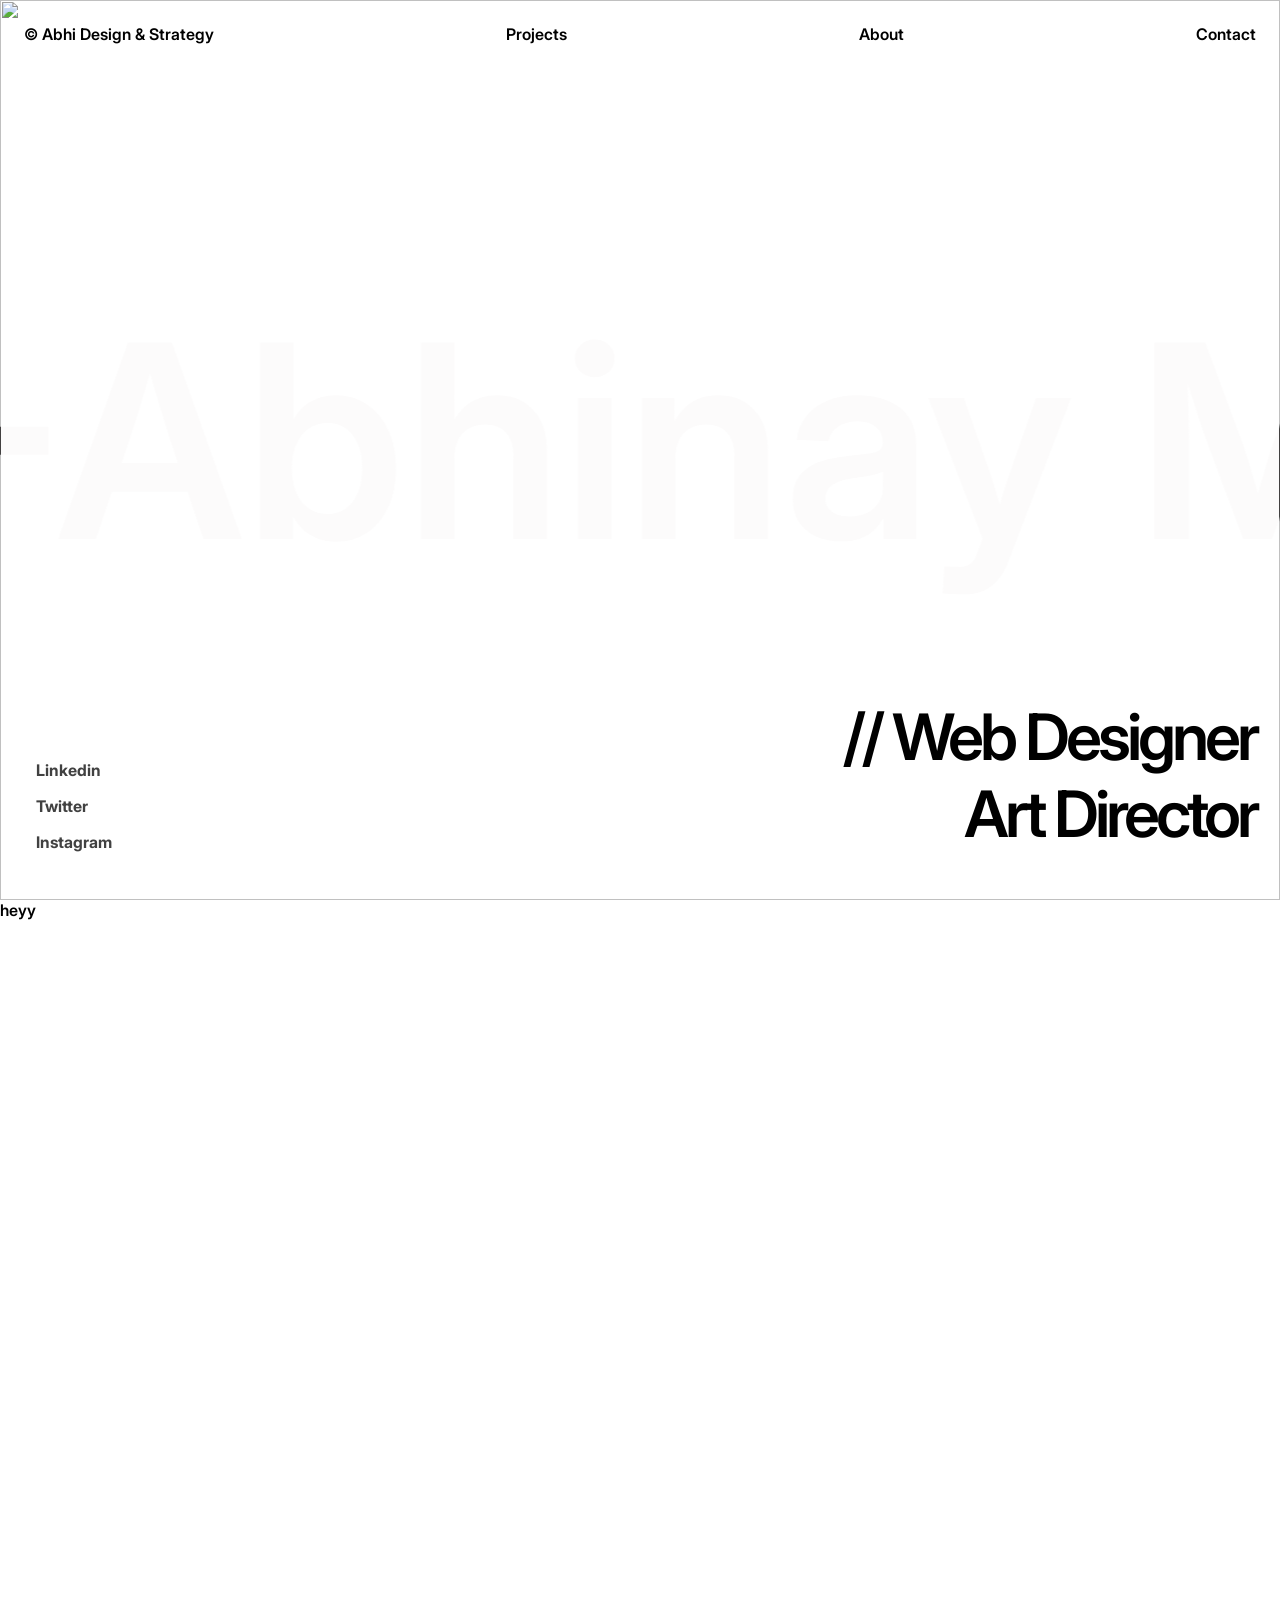
==== index.html @ 5af44ed4 "fixed corousel" ====
<!doctype html>
<html lang="en">
  <head>
    <meta charset="UTF-8" />
    <meta name="viewport" content="width=device-width, initial-scale=1.0" />
    <title>Abhinay Mhatre</title>
    <link
      href="https://cdn.jsdelivr.net/npm/remixicon@4.9.0/fonts/remixicon.css"
      rel="stylesheet"
    />
    <link rel="stylesheet" href="style.css" />
  </head>
  <body>
    <section class="initial-page">
      <div class="navbar">
        <nav>
          <div class="main-logo hover-underline">
            © Abhi Design & Strategy
            <div class="line"></div>
          </div>
          <div class="sub-menu hover-underline">
            Projects
            <div class="line"></div>
          </div>
          <div class="sub-menu hover-underline">
            About
            <div class="line"></div>
          </div>
          <div class="sub-menu hover-underline">
            Contact
            <div class="line"></div>
          </div>
          <i class="ri-menu-line"></i>
        </nav>
      </div>
      <div class="main-content">
        <div class="main-text">-Abhinay Mhatre</div>
        <div class="main-text">-Abhinay Mhatre</div>
        <div class="main-text">-Abhinay Mhatre</div>
      </div>

      <div class="secondary-content">
        <div class="socials">
          <div class="linkedin social-icon">
            <i class="ri-linkedin-box-fill i"></i><span class="text"> Linkedin</span>
          </div>
          <div class="twitter social-icon">
            <i class="ri-twitter-x-fill i"></i><span class="text"> Twitter</span>
          </div>
          <div class="instagram social-icon">
            <i class="ri-instagram-line i"></i><span class="text"> Instagram</span>
          </div>
        </div>
        <div class="web-designer-container">
          <div class="web-designer">// Web Designer</div>
          <div class="art-container">Art Director</div>
        </div>
      </div>
      <img src="https://framerusercontent.com/images/Vf3ttwzzGytt7OUDblUErIlU.png?width=2527&height=2152" class="desktop-image" alt="">
      <img src="https://framerusercontent.com/images/YZntridaSuh4p2a2ao83mCSmaw.png?width=2527&height=2152" class="mobile-image" alt="">
    </section>
    <section class="intro">
      heyy
    </section>

    <script
      src="https://cdnjs.cloudflare.com/ajax/libs/gsap/3.13.0/gsap.min.js"
      integrity="sha512-NcZdtrT77bJr4STcmsGAESr06BYGE8woZdSdEgqnpyqac7sugNO+Tr4bGwGF3MsnEkGKhU2KL2xh6Ec+BqsaHA=="
      crossorigin="anonymous"
      referrerpolicy="no-referrer"
    ></script>
    <script
      src="https://cdnjs.cloudflare.com/ajax/libs/gsap/3.13.0/ScrollTrigger.min.js"
      integrity="sha512-P2IDYZfqSwjcSjX0BKeNhwRUH8zRPGlgcWl5n6gBLzdi4Y5/0O4zaXrtO4K9TZK6Hn1BenYpKowuCavNandERg=="
      crossorigin="anonymous"
      referrerpolicy="no-referrer"
    ></script>
    <script src="script.js"></script>
  </body>
</html>
---- style.css ----
@font-face {
  font-family: inter;
  src: url(./fonts/Inter_28pt-Thin.ttf), format("ttf");
  font-weight: 100;
}
@font-face {
  font-family: inter;
  src: url(./fonts/Inter_28pt-ExtraLight.ttf);
  font-weight: 200;
}
@font-face {
  font-family: inter;
  src: url(./fonts/Inter_28pt-Light.ttf);
  font-weight: 300;
}
@font-face {
  font-family: inter;
  src: url(./fonts/Inter_28pt-Regular.ttf);
  font-size: 400;
}
@font-face {
  font-family: inter;
  src: url(./fonts/Inter_28pt-Medium.ttf);
  font-size: 500;
}
@font-face {
  font-family: inter;
  src: url(./fonts/Inter_28pt-SemiBold.ttf);
  font-weight: 600;
}
@font-face {
  font-family: inter;
  src: url(./fonts/Inter_28pt-Bold.ttf);
  font-weight: 700;
}
@font-face {
  font-family: inter;
  src: url(./fonts/Inter_28pt-ExtraBold.ttf);
  font-weight: 800;
}
@font-face {
  font-family: inter;
  src: url(./fonts/Inter_28pt-Black.ttf);
  font-weight: 900;
}
* {
  padding: 0;
  margin: 0;
  box-sizing: border-box;
}

html,
body {
  height: 100%;
  width: 100%;
  font-family: inter;
  font-weight: 600;
}

.line {
  width: 0%;
  height: 1px;
  background-color: black;
}

.hover-underline {
  display: flex;
  flex-direction: column;
  gap: 0.15rem;
}

.initial-page {
  display: flex;
  flex-direction: column;
  width: 100%;
  height: 100%;
  position: relative;
  background-size: cover;
  justify-content: space-between;
  overflow: hidden;
}
.initial-page .navbar {
  height: -moz-fit-content;
  height: fit-content;
  width: 100%;
  padding: 1.5rem;
}
.initial-page .navbar nav {
  display: flex;
  justify-content: space-between;
}
.initial-page .main-content {
  height: -moz-fit-content;
  height: fit-content;
  width: 100%;
  display: flex;
  justify-content: space-between;
  overflow: hidden;
  white-space: nowrap;
  position: relative;
}
.initial-page .main-content .main-text {
  font-size: 30vh;
  color: #fcfbfb; /* Solid black */
  mix-blend-mode: exclusion;
  display: inline-block;
  position: relative;
  margin-top: 10rem;
}
.initial-page .secondary-content {
  display: flex;
  height: -moz-fit-content;
  height: fit-content;
  width: 100%;
  justify-content: space-between;
  padding: 3rem 1.5rem;
}
.initial-page .secondary-content .socials {
  display: flex;
  flex-direction: column;
  justify-content: flex-end;
  gap: 1rem;
  font-size: 1rem;
  font-weight: 700;
  color: #414141;
}
.initial-page .secondary-content .socials div {
  display: flex;
  gap: 0.75rem;
  align-items: center;
}
.initial-page .secondary-content .socials div i {
  font-weight: 500;
  font-size: 1.25rem;
}
.initial-page .secondary-content .web-designer-container {
  display: flex;
  flex-direction: column;
  justify-content: flex-end;
  align-items: flex-end;
  font-size: 4rem;
  letter-spacing: -4px;
}
.initial-page img {
  position: absolute;
  -o-object-fit: cover;
     object-fit: cover;
  z-index: -1;
  height: 100%;
  width: 100%;
}

.intro {
  height: 100%;
  width: 100%;
}

@media (max-width: 600px) {
  html {
    font-size: 14px;
  }
  .initial-page {
    background-position: center;
  }
  .initial-page .main-content .main-text {
    font-size: 3rem;
    display: flex;
  }
  .initial-page .secondary-content .social-icon .i {
    font-size: 2.25rem;
  }
  .initial-page .secondary-content .social-icon .text {
    display: none;
  }
  .initial-page .secondary-content .web-designer-container {
    align-items: flex-start;
    font-size: 3rem;
  }
  .initial-page .navbar .main-logo {
    font-weight: 300;
  }
  .initial-page .navbar .sub-menu {
    display: none;
  }
  .initial-page .navbar i {
    display: block;
    font-size: 1.5rem;
    font-weight: 400;
  }
  .initial-page .secondary-content {
    flex-direction: row-reverse;
  }
  .mobile-image {
    display: block;
  }
  .desktop-image {
    display: none;
  }
}
@media (min-width: 1024px) {
  .initial-page .mobile-image {
    display: none;
  }
  .navbar i {
    display: none;
  }
}/*# sourceMappingURL=style.css.map */
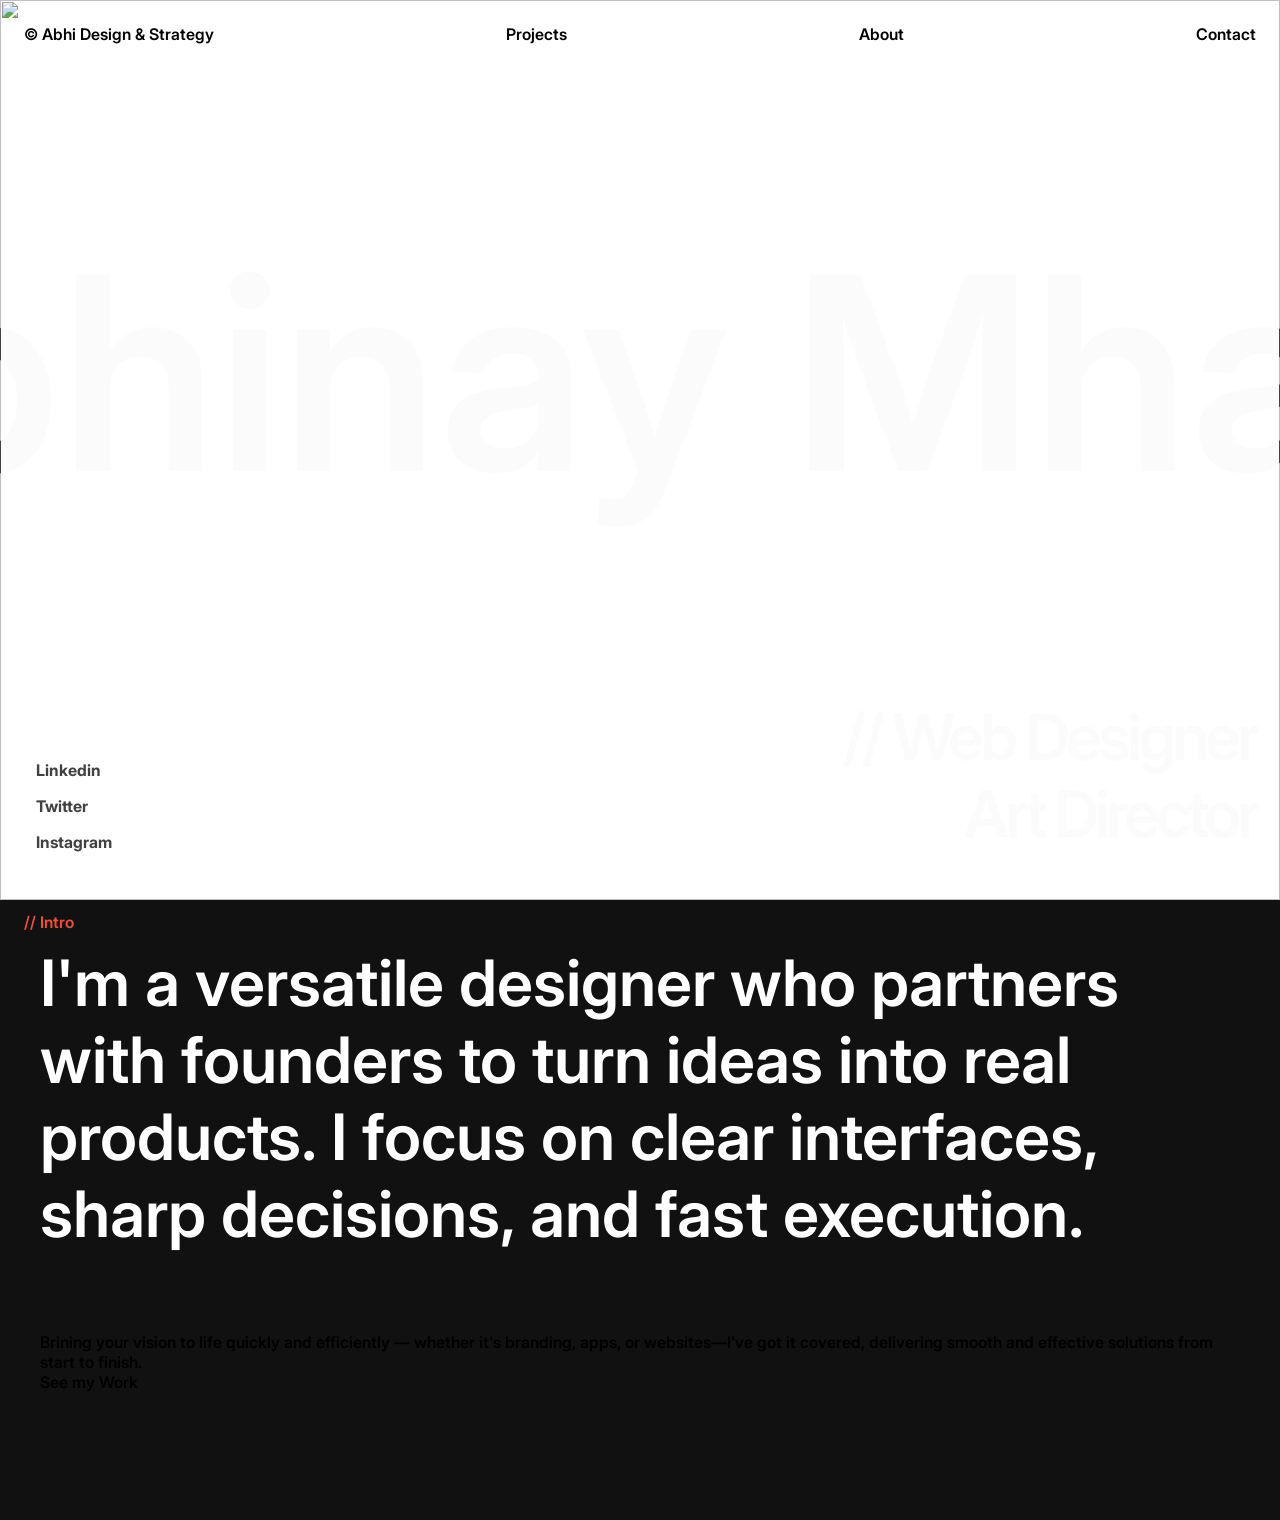
==== commit a6220b17: "intro part initial phase done" ====
--- a/index.html
+++ b/index.html
@@ -7,6 +7,10 @@
     <link
       href="https://cdn.jsdelivr.net/npm/remixicon@4.9.0/fonts/remixicon.css"
       rel="stylesheet"
+    />
+    <link
+      rel="stylesheet"
+      href="https://unpkg.com/lenis@1.1.14/dist/lenis.css"
     />
     <link rel="stylesheet" href="style.css" />
   </head>
@@ -42,13 +46,16 @@
       <div class="secondary-content">
         <div class="socials">
           <div class="linkedin social-icon">
-            <i class="ri-linkedin-box-fill i"></i><span class="text"> Linkedin</span>
+            <i class="ri-linkedin-box-fill i"></i
+            ><span class="text"> Linkedin</span>
           </div>
           <div class="twitter social-icon">
-            <i class="ri-twitter-x-fill i"></i><span class="text"> Twitter</span>
+            <i class="ri-twitter-x-fill i"></i
+            ><span class="text"> Twitter</span>
           </div>
           <div class="instagram social-icon">
-            <i class="ri-instagram-line i"></i><span class="text"> Instagram</span>
+            <i class="ri-instagram-line i"></i
+            ><span class="text"> Instagram</span>
           </div>
         </div>
         <div class="web-designer-container">
@@ -56,11 +63,36 @@
           <div class="art-container">Art Director</div>
         </div>
       </div>
-      <img src="https://framerusercontent.com/images/Vf3ttwzzGytt7OUDblUErIlU.png?width=2527&height=2152" class="desktop-image" alt="">
-      <img src="https://framerusercontent.com/images/YZntridaSuh4p2a2ao83mCSmaw.png?width=2527&height=2152" class="mobile-image" alt="">
+      <img
+        src="https://framerusercontent.com/images/Vf3ttwzzGytt7OUDblUErIlU.png?width=2527&height=2152"
+        class="desktop-image"
+        alt=""
+      />
+      <img
+        src="https://framerusercontent.com/images/YZntridaSuh4p2a2ao83mCSmaw.png?width=2527&height=2152"
+        class="mobile-image"
+        alt=""
+      />
     </section>
     <section class="intro">
-      heyy
+      <div class="intro-title">// Intro</div>
+      <div class="content">
+        <div class="main-content">
+          <div class="upper-main-content reveal-text-container">
+            <span class="reveal-text white-text">      I'm a versatile</span>
+            <span class="reveal-text orange-text">designer who partners with founders to turn ideas into real products.</span>
+              <span class="reveal-text white-text2">I focus on clear interfaces, sharp decisions, and fast execution.</span>
+        </div>
+          <div class="secondary-container">
+            <div class="secondary-text">
+              Brining your vision to life quickly and efficiently — whether it's
+              branding, apps, or websites—I've got it covered, delivering smooth
+              and effective solutions from start to finish.
+            </div>
+            <div class="button">See my Work</div>
+          </div>
+        </div>
+      </div>
     </section>
 
     <script
@@ -75,6 +107,8 @@
       crossorigin="anonymous"
       referrerpolicy="no-referrer"
     ></script>
+    <script src="https://unpkg.com/split-type"></script>
+    <script src="https://unpkg.com/lenis@1.1.14/dist/lenis.min.js"></script>
     <script src="script.js"></script>
   </body>
 </html>
--- a/style.css
+++ b/style.css
@@ -43,6 +43,12 @@
   src: url(./fonts/Inter_28pt-Black.ttf);
   font-weight: 900;
 }
+:root {
+  --primary-text-color:#f05038;
+  --secondary-text-color:white;
+  --primary-background-color:#121111;
+}
+
 * {
   padding: 0;
   margin: 0;
@@ -51,7 +57,7 @@
 
 html,
 body {
-  height: 100%;
+  height: 100% !important;
   width: 100%;
   font-family: inter;
   font-weight: 600;
@@ -83,7 +89,7 @@
   height: -moz-fit-content;
   height: fit-content;
   width: 100%;
-  padding: 1.5rem;
+  padding: 1.5rem 1.5rem;
 }
 .initial-page .navbar nav {
   display: flex;
@@ -94,10 +100,12 @@
   height: fit-content;
   width: 100%;
   display: flex;
-  justify-content: space-between;
+  justify-content: center;
+  align-items: flex-end;
   overflow: hidden;
   white-space: nowrap;
   position: relative;
+  mix-blend-mode: exclusion;
 }
 .initial-page .main-content .main-text {
   font-size: 30vh;
@@ -105,7 +113,6 @@
   mix-blend-mode: exclusion;
   display: inline-block;
   position: relative;
-  margin-top: 10rem;
 }
 .initial-page .secondary-content {
   display: flex;
@@ -113,7 +120,7 @@
   height: fit-content;
   width: 100%;
   justify-content: space-between;
-  padding: 3rem 1.5rem;
+  padding: 1.5rem 1.5rem 3rem;
 }
 .initial-page .secondary-content .socials {
   display: flex;
@@ -140,6 +147,8 @@
   align-items: flex-end;
   font-size: 4rem;
   letter-spacing: -4px;
+  color: #fcfbfb; /* Solid black */
+  mix-blend-mode: exclusion;
 }
 .initial-page img {
   position: absolute;
@@ -151,8 +160,32 @@
 }
 
 .intro {
-  height: 100%;
-  width: 100%;
+  height: -moz-fit-content;
+  height: fit-content;
+  width: 100%;
+  display: flex;
+  flex-direction: column;
+  padding-bottom: 8rem;
+  background-color: var(--primary-background-color);
+}
+.intro .intro-title {
+  padding: 0.75rem 1.5rem;
+  color: var(--primary-text-color);
+}
+.intro .content {
+  display: flex;
+  justify-content: center;
+  align-items: center;
+}
+.intro .content .main-content {
+  display: flex;
+  flex-direction: column;
+  gap: 5rem;
+  max-width: 1200px;
+}
+.intro .content .main-content .upper-main-content {
+  font-size: 4rem;
+  color: var(--secondary-text-color);
 }
 
 @media (max-width: 600px) {
@@ -163,7 +196,7 @@
     background-position: center;
   }
   .initial-page .main-content .main-text {
-    font-size: 3rem;
+    font-size: 20vh;
     display: flex;
   }
   .initial-page .secondary-content .social-icon .i {
@@ -177,7 +210,7 @@
     font-size: 3rem;
   }
   .initial-page .navbar .main-logo {
-    font-weight: 300;
+    font-weight: 400;
   }
   .initial-page .navbar .sub-menu {
     display: none;
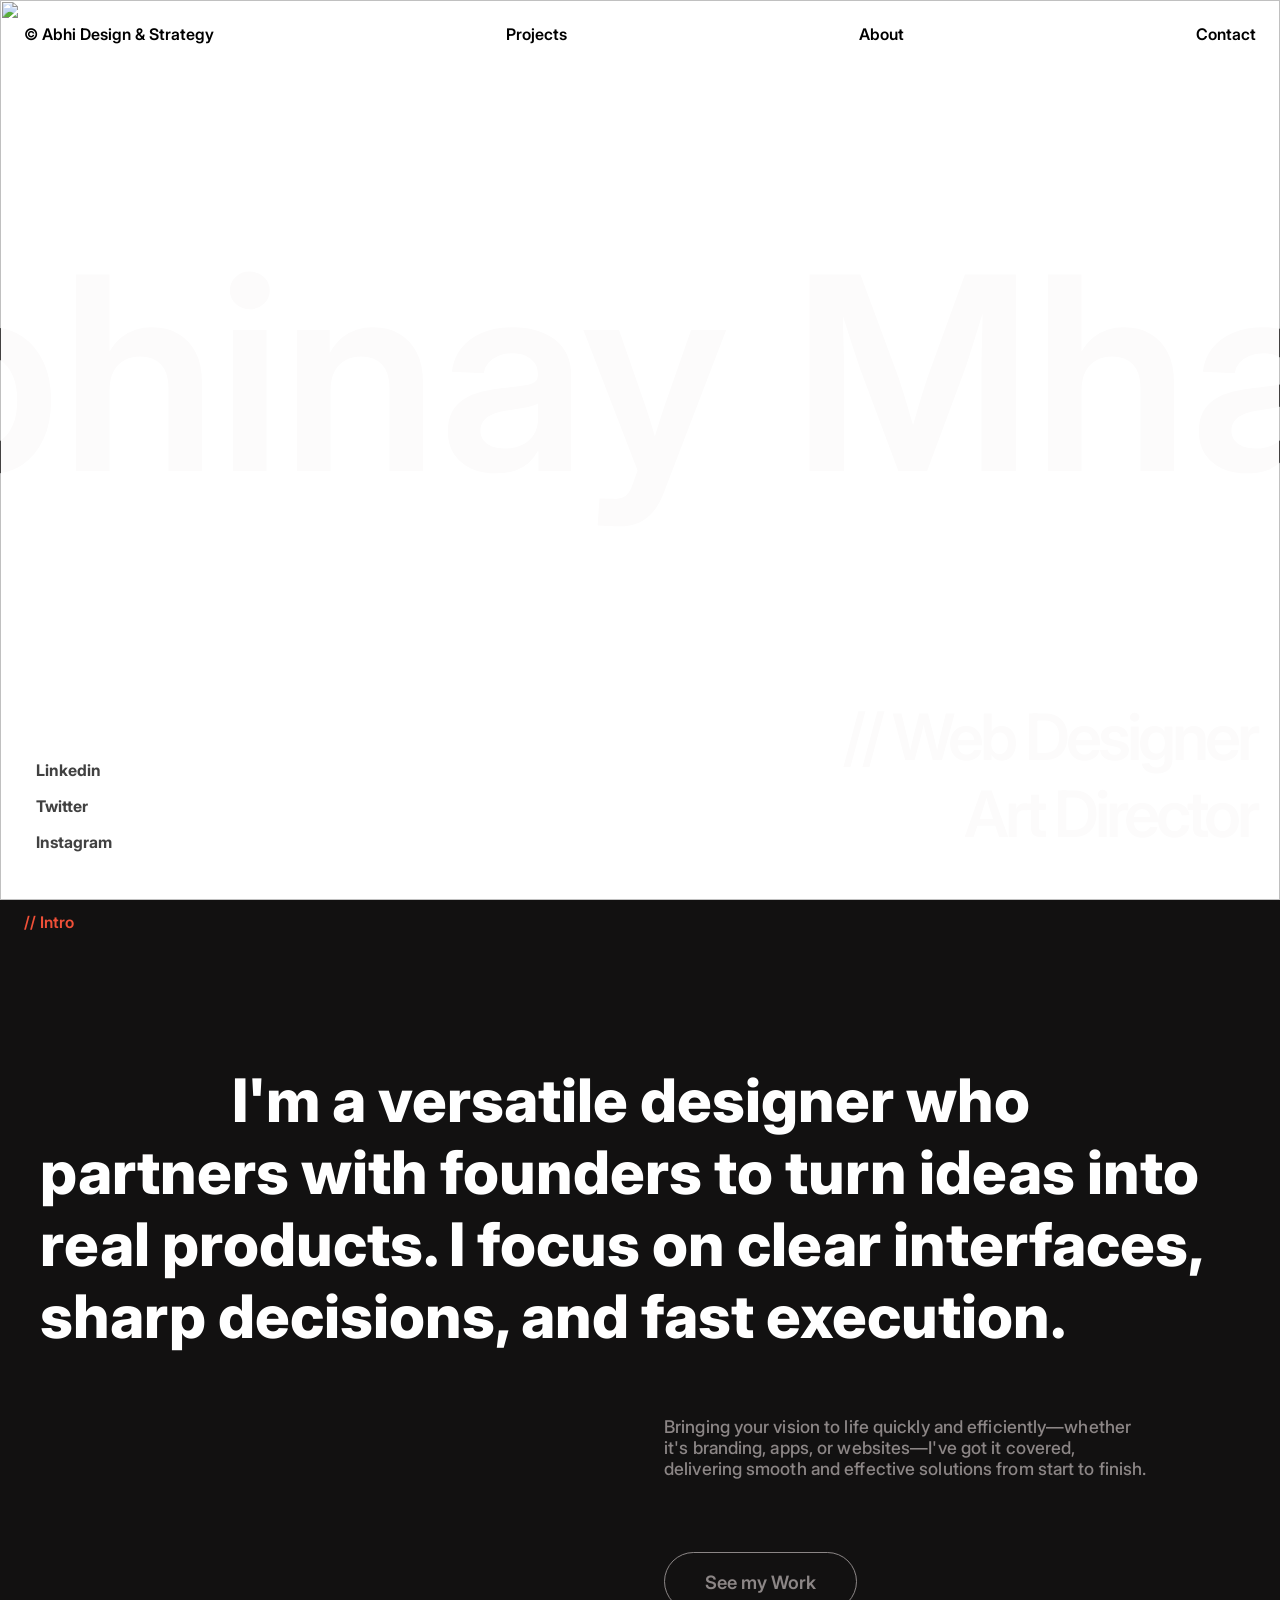
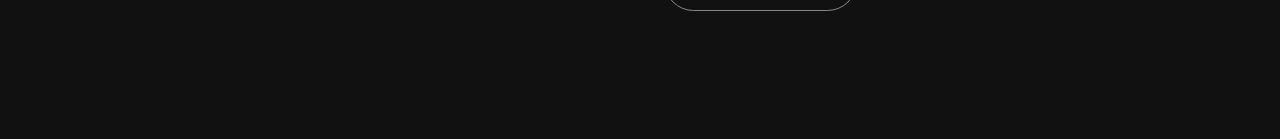
==== commit b09674d4: "intro desktop screen ui compeleted" ====
--- a/index.html
+++ b/index.html
@@ -79,17 +79,30 @@
       <div class="content">
         <div class="main-content">
           <div class="upper-main-content reveal-text-container">
-            <span class="reveal-text white-text">      I'm a versatile</span>
-            <span class="reveal-text orange-text">designer who partners with founders to turn ideas into real products.</span>
-              <span class="reveal-text white-text2">I focus on clear interfaces, sharp decisions, and fast execution.</span>
-        </div>
+            <span class="reveal-text white-text">I'm a versatile</span>
+            <span class="reveal-text orange-text"
+              >designer who partners with founders to turn ideas into real
+              products.</span
+            >
+            <span class="reveal-text white-text2"
+              >I focus on clear interfaces, sharp decisions, and fast
+              execution.</span
+            >
+          </div>
           <div class="secondary-container">
+            <div class="empty-div"></div>
+            <div class="main-data">
             <div class="secondary-text">
-              Brining your vision to life quickly and efficiently — whether it's
+              Bringing your vision to life quickly and efficiently—whether it's
               branding, apps, or websites—I've got it covered, delivering smooth
               and effective solutions from start to finish.
             </div>
-            <div class="button">See my Work</div>
+            <div class="button-container">
+              <div class="initial-text">See my Work</div>
+              <div class="below-text">See my Work</div>
+              <span class="animated-color"></span>
+            </div>
+            </div>
           </div>
         </div>
       </div>
--- a/style.css
+++ b/style.css
@@ -44,9 +44,10 @@
   font-weight: 900;
 }
 :root {
-  --primary-text-color:#f05038;
-  --secondary-text-color:white;
-  --primary-background-color:#121111;
+  --primary-text-color: #f05038;
+  --secondary-text-color: white;
+  --ternery-text-color:#a7a0a0d1;
+  --primary-background-color: #121111;
 }
 
 * {
@@ -73,6 +74,42 @@
   display: flex;
   flex-direction: column;
   gap: 0.15rem;
+}
+
+.button-container {
+  padding: 1.5rem 2.5rem;
+  border: 1px solid var(--ternery-text-color);
+  width: -moz-fit-content;
+  width: fit-content;
+  height: -moz-fit-content;
+  height: fit-content;
+  color: var(--ternery-text-color);
+  border-radius: 4rem;
+  position: relative;
+  overflow: hidden;
+  display: flex;
+  justify-content: center;
+  align-items: center;
+  font-size: 1.15rem;
+}
+.button-container .initial-text {
+  position: relative;
+}
+.button-container .below-text {
+  position: absolute;
+  bottom: -30px;
+  color: var(--primary-background-color);
+  z-index: 1;
+}
+.button-container .animated-color {
+  position: absolute;
+  bottom: 0;
+  transform: translate(0%, 50%);
+  border-radius: 50%;
+  background-color: #f05038;
+}
+.button-container:hover {
+  border: none;
 }
 
 .initial-page {
@@ -180,12 +217,35 @@
 .intro .content .main-content {
   display: flex;
   flex-direction: column;
-  gap: 5rem;
+  gap: 4rem;
   max-width: 1200px;
 }
 .intro .content .main-content .upper-main-content {
-  font-size: 4rem;
+  font-size: 3.75rem;
   color: var(--secondary-text-color);
+  padding: 7.5rem 0 0;
+  font-weight: 800;
+}
+.intro .content .main-content .upper-main-content .white-text {
+  padding-left: 12rem;
+}
+.intro .content .main-content .secondary-container {
+  display: grid;
+  grid-template-columns: repeat(2, 1fr);
+  gap: 3rem;
+}
+.intro .content .main-content .secondary-container .main-data {
+  display: flex;
+  flex-direction: column;
+  gap: 3.75rem;
+}
+.intro .content .main-content .secondary-container .main-data .secondary-text {
+  height: 100%;
+  max-width: 490px;
+  color: var(--ternery-text-color);
+  font-size: 1.1rem;
+  font-weight: 400;
+  letter-spacing: 0.1px;
 }
 
 @media (max-width: 600px) {
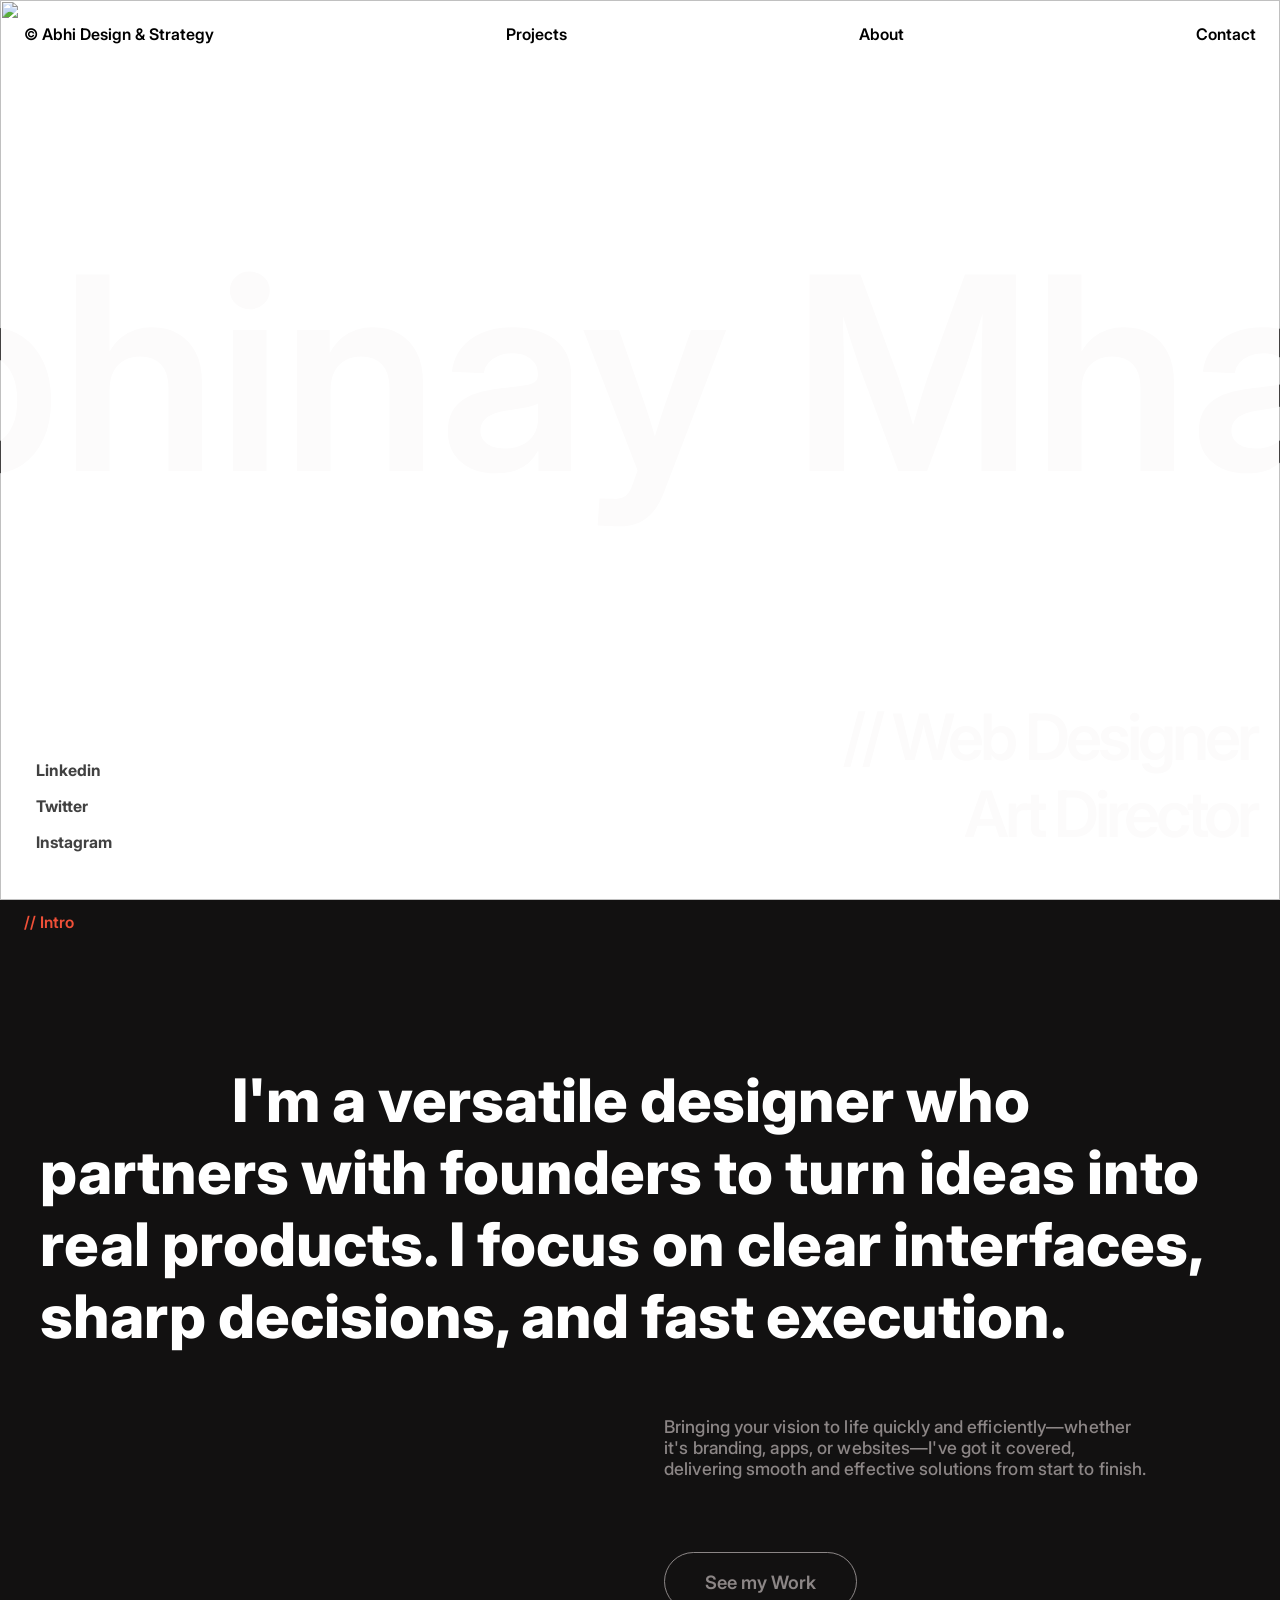
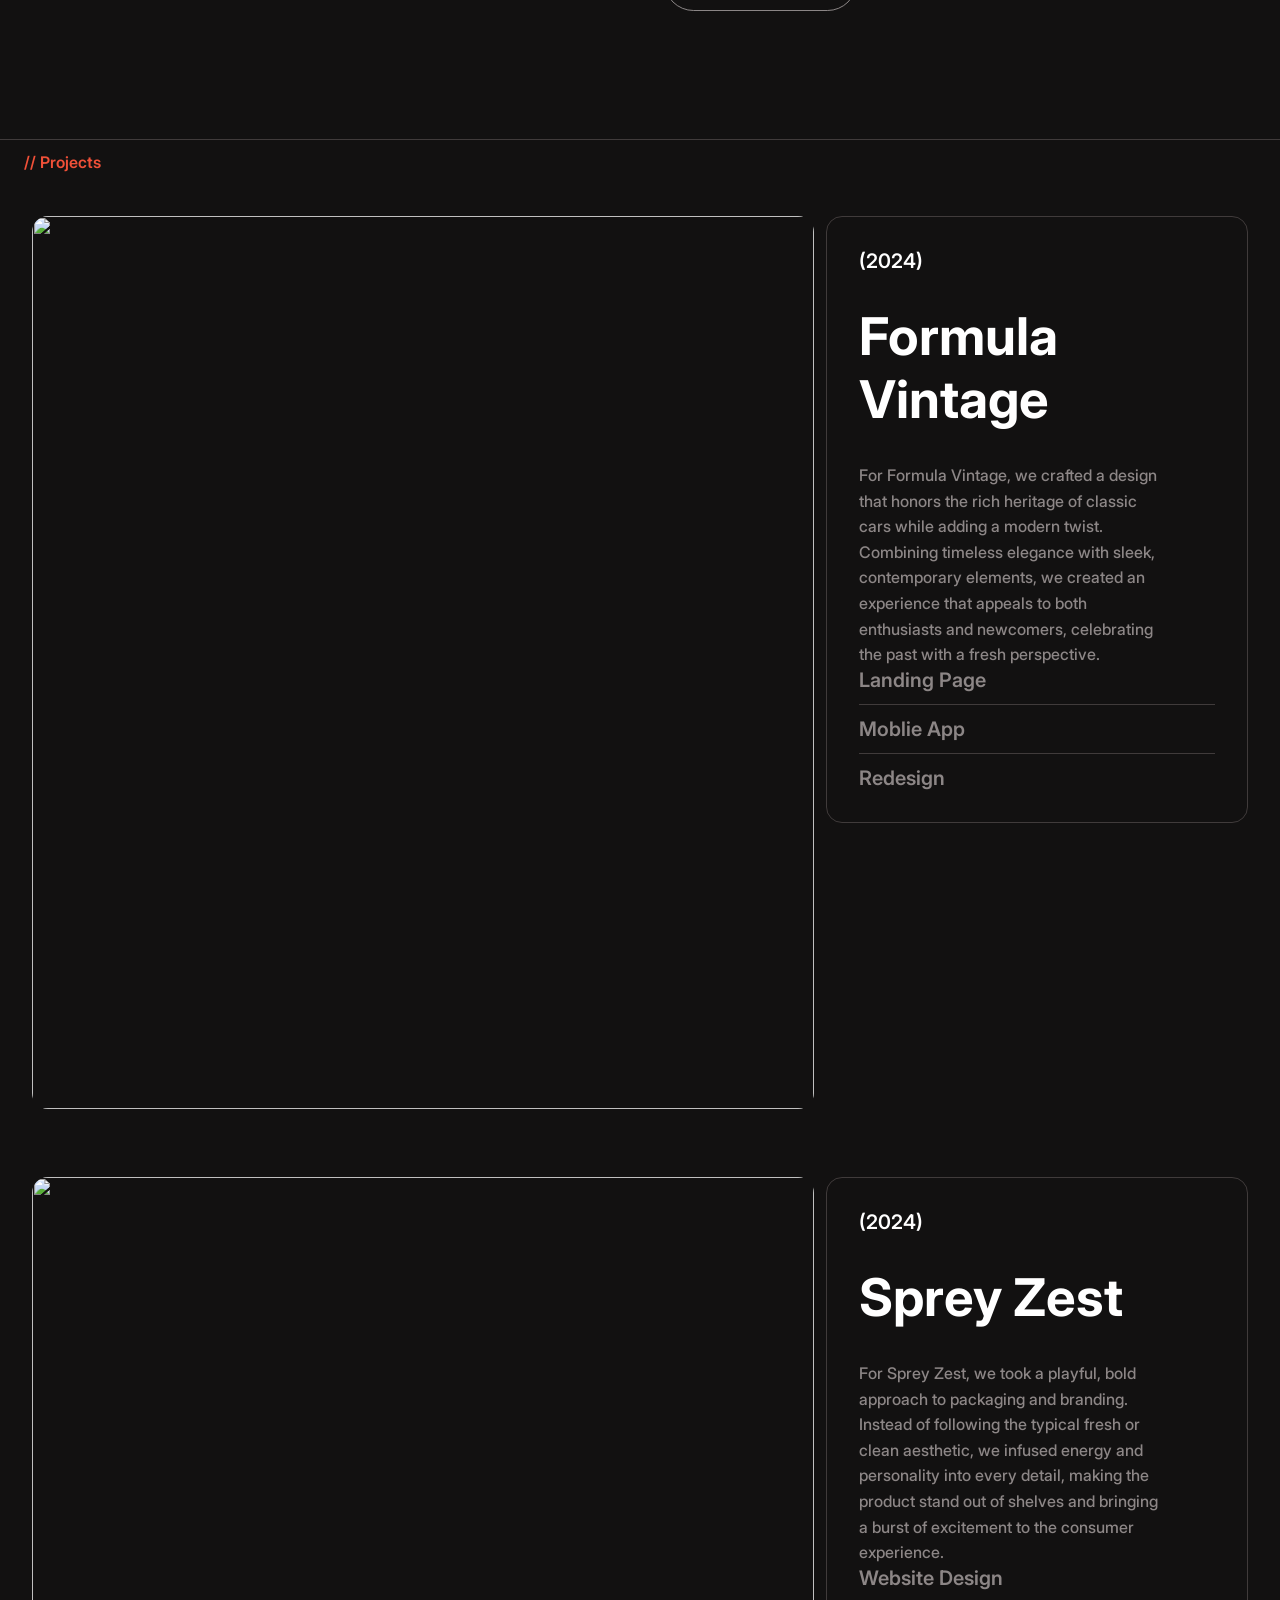
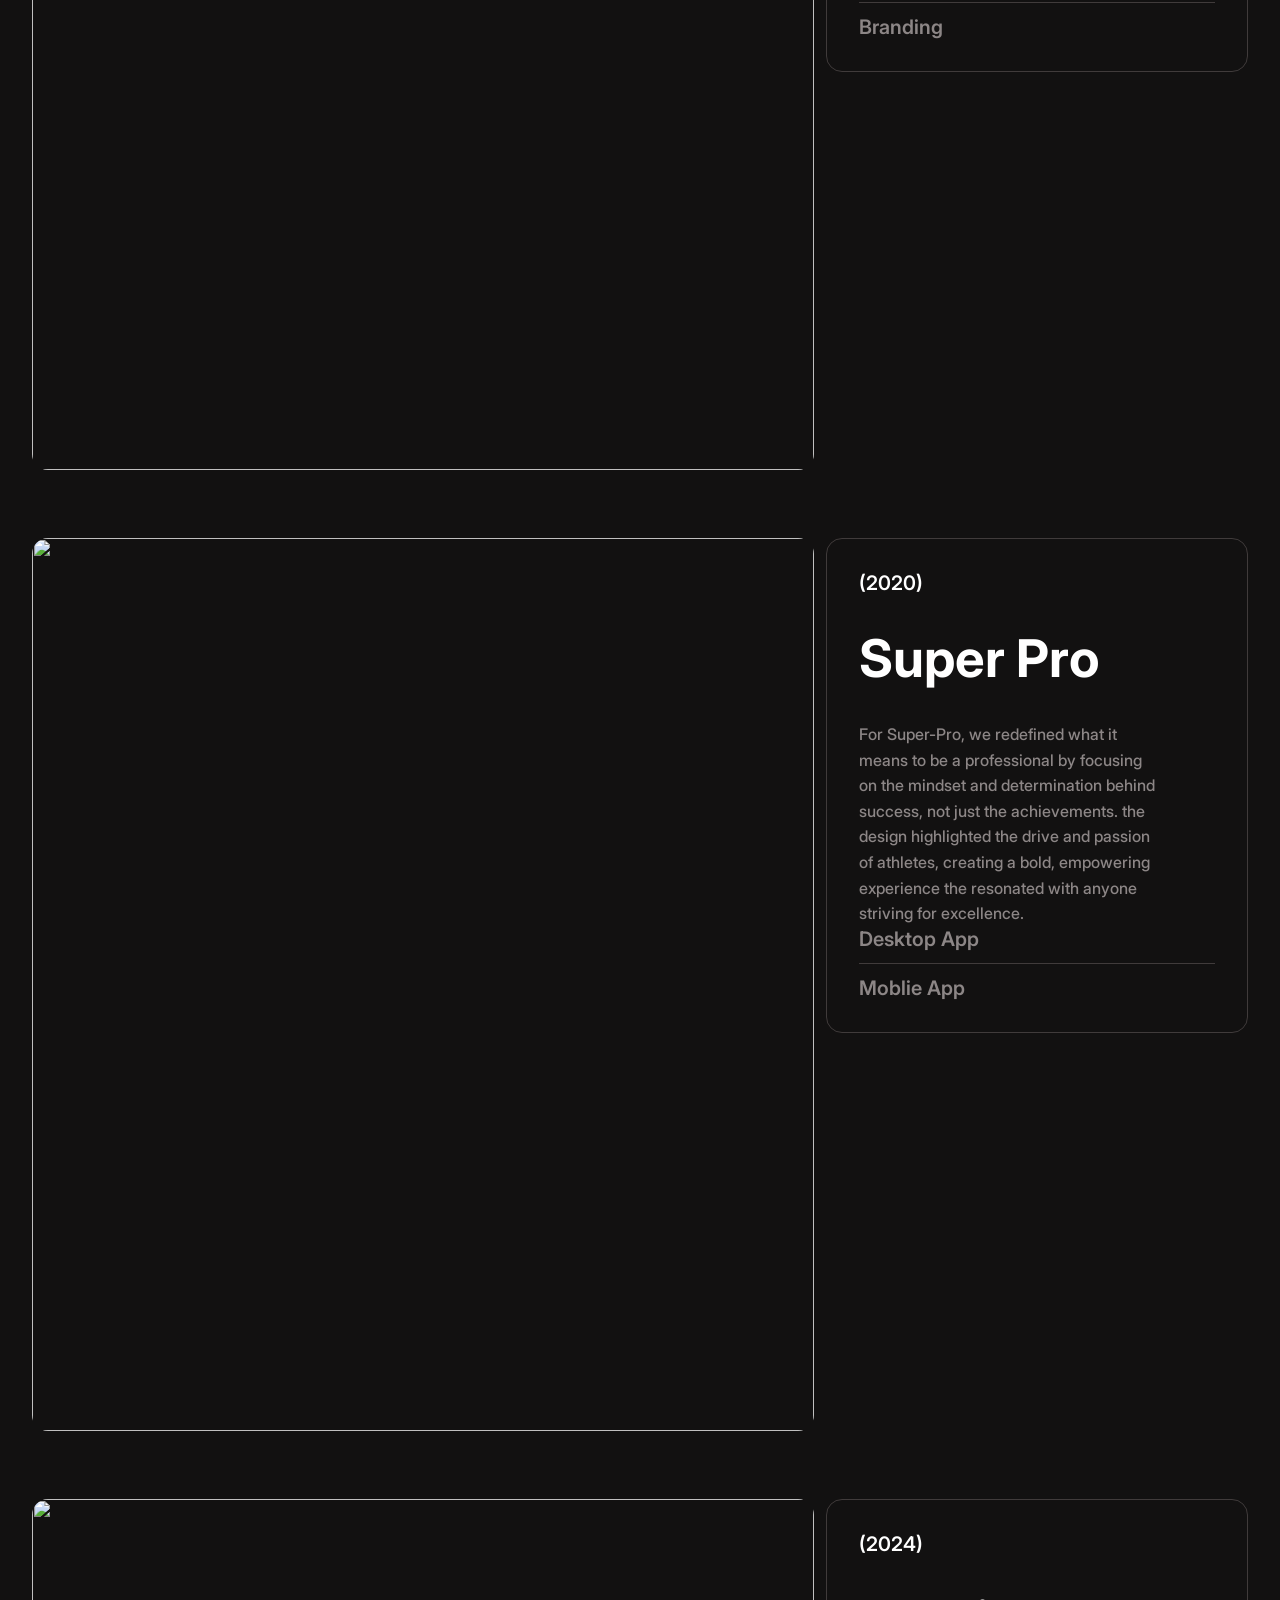
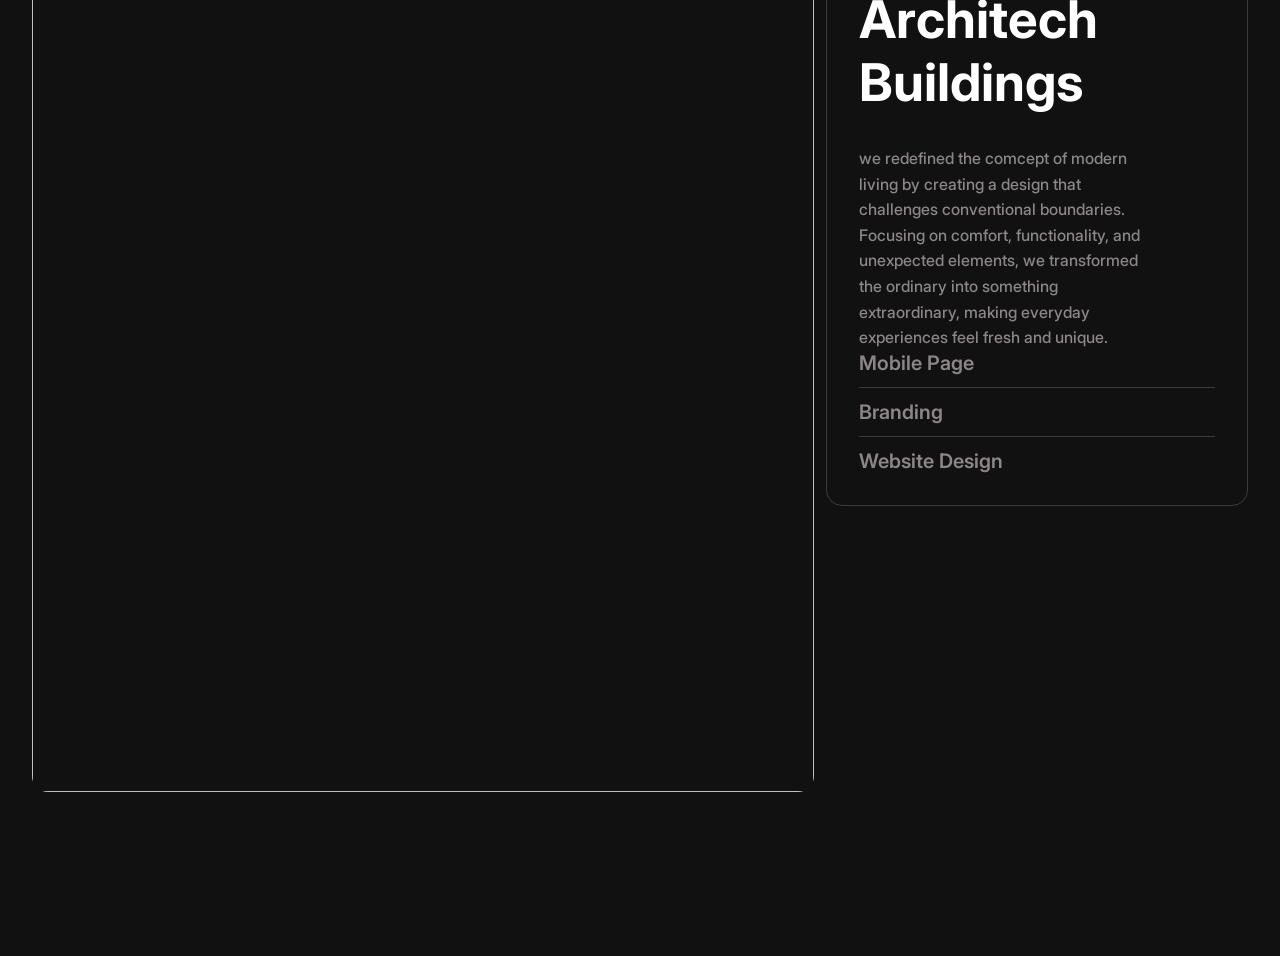
==== commit 3690104f: "project section desktop done" ====
--- a/index.html
+++ b/index.html
@@ -92,17 +92,135 @@
           <div class="secondary-container">
             <div class="empty-div"></div>
             <div class="main-data">
-            <div class="secondary-text">
-              Bringing your vision to life quickly and efficiently—whether it's
-              branding, apps, or websites—I've got it covered, delivering smooth
-              and effective solutions from start to finish.
-            </div>
-            <div class="button-container">
-              <div class="initial-text">See my Work</div>
-              <div class="below-text">See my Work</div>
-              <span class="animated-color"></span>
-            </div>
-            </div>
+              <div class="secondary-text">
+                Bringing your vision to life quickly and efficiently—whether
+                it's branding, apps, or websites—I've got it covered, delivering
+                smooth and effective solutions from start to finish.
+              </div>
+              <div class="button-container">
+                <div class="initial-text">See my Work</div>
+                <div class="below-text">See my Work</div>
+                <span class="animated-color"></span>
+              </div>
+            </div>
+          </div>
+        </div>
+      </div>
+    </section>
+    <section class="projects">
+      <div class="project-title">// Projects</div>
+      <div class="mouse-folowing-color-text">click</div>
+      <div class="project">
+        <div class="project-image">
+          <img
+            src="https://framerusercontent.com/images/EHSkKBS5f12yNXJu5VZ8VAMv4.png"
+            alt=""
+          />
+        </div>
+        <div class="project-info">
+          <div class="first-container">
+            <div class="year">(2024)</div>
+            <div class="heading">Formula Vintage</div>
+            <div class="sub-heading">
+              For Formula Vintage, we crafted a design that honors the rich
+              heritage of classic cars while adding a modern twist. Combining
+              timeless elegance with sleek, contemporary elements, we created an
+              experience that appeals to both enthusiasts and newcomers,
+              celebrating the past with a fresh perspective.
+            </div>
+          </div>
+          <div class="second-container">
+            <div class="landing-page">Landing Page</div>
+            <div class="line-div"></div>
+            <div class="mobile-app lineY">Moblie App</div>
+            <div class="line-div"></div>
+            <div class="redesign">Redesign</div>
+          </div>
+        </div>
+      </div>
+       <div class="project">
+        <div class="project-image">
+          <img
+            src="https://framerusercontent.com/images/BUMWJfM7FAxHoEYXhMjW881wM.png"
+            alt=""
+          />
+        </div>
+        <div class="project-info">
+          <div class="first-container">
+            <div class="year">(2024)</div>
+            <div class="heading">Sprey Zest</div>
+            <div class="sub-heading">
+              For Sprey Zest, we took a playful, bold
+              approach to packaging and branding. Instead
+              of following the typical fresh or clean
+              aesthetic, we infused energy and personality
+              into every detail, making the product stand
+              out of shelves and bringing a burst of
+              excitement to the consumer experience.
+            </div>
+          </div>
+          <div class="second-container">
+            <div class="website-design">Website Design</div>
+            <div class="line-div"></div>
+            <div class="branding">Branding</div>
+          </div>
+        </div>
+      </div>
+       <div class="project">
+        <div class="project-image">
+          <img
+            src="https://framerusercontent.com/images/VQY4WQ8E6fx261RhsoqM17bkt9E.png"
+            alt=""
+          />
+        </div>
+        <div class="project-info">
+          <div class="first-container">
+            <div class="year">(2020)</div>
+            <div class="heading">Super Pro</div>
+            <div class="sub-heading">
+              For Super-Pro, we redefined what it means to
+              be a professional by focusing on the mindset
+              and determination behind success, not just
+              the achievements. the design highlighted the
+              drive and passion of athletes, creating a bold,
+              empowering experience the resonated with
+              anyone striving for excellence.
+            </div>
+          </div>
+          <div class="second-container">
+            <div class="desktop-app">Desktop App</div>
+            <div class="line-div"></div>
+            <div class="mobile-app">Moblie App</div>
+          </div>
+        </div>
+      </div>
+       <div class="project">
+        <div class="project-image">
+          <img
+            src="https://framerusercontent.com/images/Z1w2O7B5xsN3Y7XkKgBi9kFOgps.jpg"
+            alt=""
+          />
+        </div>
+        <div class="project-info">
+          <div class="first-container">
+            <div class="year">(2024)</div>
+            <div class="heading">Architech Buildings</div>
+            <div class="sub-heading">
+              we redefined the comcept of modern living
+              by creating a design that challenges
+              conventional boundaries. Focusing on 
+              comfort, functionality, and unexpected
+              elements, we transformed the ordinary into
+              something extraordinary, making everyday
+              experiences feel fresh and unique.
+            </div>
+          </div>
+          <div class="second-container">
+            <div class="mobile-page">Mobile Page</div>
+            <div class="line-div"></div>
+            <div class="branding">Branding</div>
+            <div class="line-div"></div>
+            <div class="website-design">Website Design</div>
           </div>
         </div>
       </div>
--- a/style.css
+++ b/style.css
@@ -1,3 +1,4 @@
+@charset "UTF-8";
 @font-face {
   font-family: inter;
   src: url(./fonts/Inter_28pt-Thin.ttf), format("ttf");
@@ -46,8 +47,9 @@
 :root {
   --primary-text-color: #f05038;
   --secondary-text-color: white;
-  --ternery-text-color:#a7a0a0d1;
+  --ternery-text-color: #a7a0a0d1;
   --primary-background-color: #121111;
+  --line-color: #403b3b;
 }
 
 * {
@@ -68,12 +70,19 @@
   width: 0%;
   height: 1px;
   background-color: black;
+  mix-blend-mode: exclusion;
 }
 
 .hover-underline {
   display: flex;
   flex-direction: column;
   gap: 0.15rem;
+}
+
+.line-div {
+  width: 100%;
+  height: 1px;
+  background-color: var(--line-color);
 }
 
 .button-container {
@@ -248,6 +257,95 @@
   letter-spacing: 0.1px;
 }
 
+.projects {
+  height: -moz-fit-content;
+  height: fit-content;
+  width: 100%;
+  display: flex;
+  flex-direction: column;
+  padding-bottom: 8rem;
+  background-color: var(--primary-background-color);
+  position: relative;
+}
+.projects .mouse-folowing-color-text {
+  position: fixed; /* ← fixed to viewport, not parent */
+  top: 0;
+  left: 0;
+  pointer-events: none; /* ← so it doesn't block clicks */
+  border-radius: 50%;
+  z-index: 9999;
+  color: var(--secondary-text-color);
+  background-color: var(--primary-text-color);
+  opacity: 0;
+  display: flex;
+  justify-content: center;
+  align-items: center;
+}
+.projects .project-title {
+  padding: 0.75rem 1.5rem;
+  color: var(--primary-text-color);
+  border-top: 1px solid var(--line-color);
+}
+.projects .project {
+  display: flex;
+  height: -moz-fit-content;
+  height: fit-content;
+  width: 100%;
+  padding: 2rem;
+  gap: 0.75rem;
+}
+.projects .project .project-image {
+  width: 65%;
+}
+.projects .project .project-image img {
+  width: 100%;
+  border-radius: 1rem;
+  height: 893px;
+  -o-object-fit: cover;
+     object-fit: cover;
+}
+.projects .project .project-info {
+  display: flex;
+  flex-direction: column;
+  padding: 2rem;
+  border: 1px solid var(--line-color);
+  height: -webkit-fill-available;
+  height: -moz-available;
+  height: stretch;
+  width: 35%;
+  border-radius: 1rem;
+  justify-content: space-between;
+  background-color: var(--primary-background-color);
+}
+.projects .project .project-info .first-container {
+  display: flex;
+  flex-direction: column;
+  gap: 2rem;
+}
+.projects .project .project-info .first-container .year {
+  font-size: 1.25rem;
+  color: var(--secondary-text-color);
+}
+.projects .project .project-info .first-container .heading {
+  font-size: 3.25rem;
+  color: var(--secondary-text-color);
+  font-weight: 700;
+}
+.projects .project .project-info .first-container .sub-heading {
+  font-size: 1rem;
+  color: var(--ternery-text-color);
+  font-weight: 500;
+  width: 85%;
+  line-height: 160%;
+}
+.projects .project .project-info .second-container {
+  display: flex;
+  flex-direction: column;
+  gap: 0.75rem;
+  color: var(--ternery-text-color);
+  font-size: 1.25rem;
+}
+
 @media (max-width: 600px) {
   html {
     font-size: 14px;
@@ -289,6 +387,18 @@
   .desktop-image {
     display: none;
   }
+  .intro .content .main-content {
+    gap: 1rem;
+  }
+  .intro .content .main-content .upper-main-content {
+    padding: 2rem;
+    font-size: 1.5rem;
+  }
+  .intro .content .main-content .secondary-container {
+    padding: 2rem;
+    display: flex;
+    gap: 0;
+  }
 }
 @media (min-width: 1024px) {
   .initial-page .mobile-image {
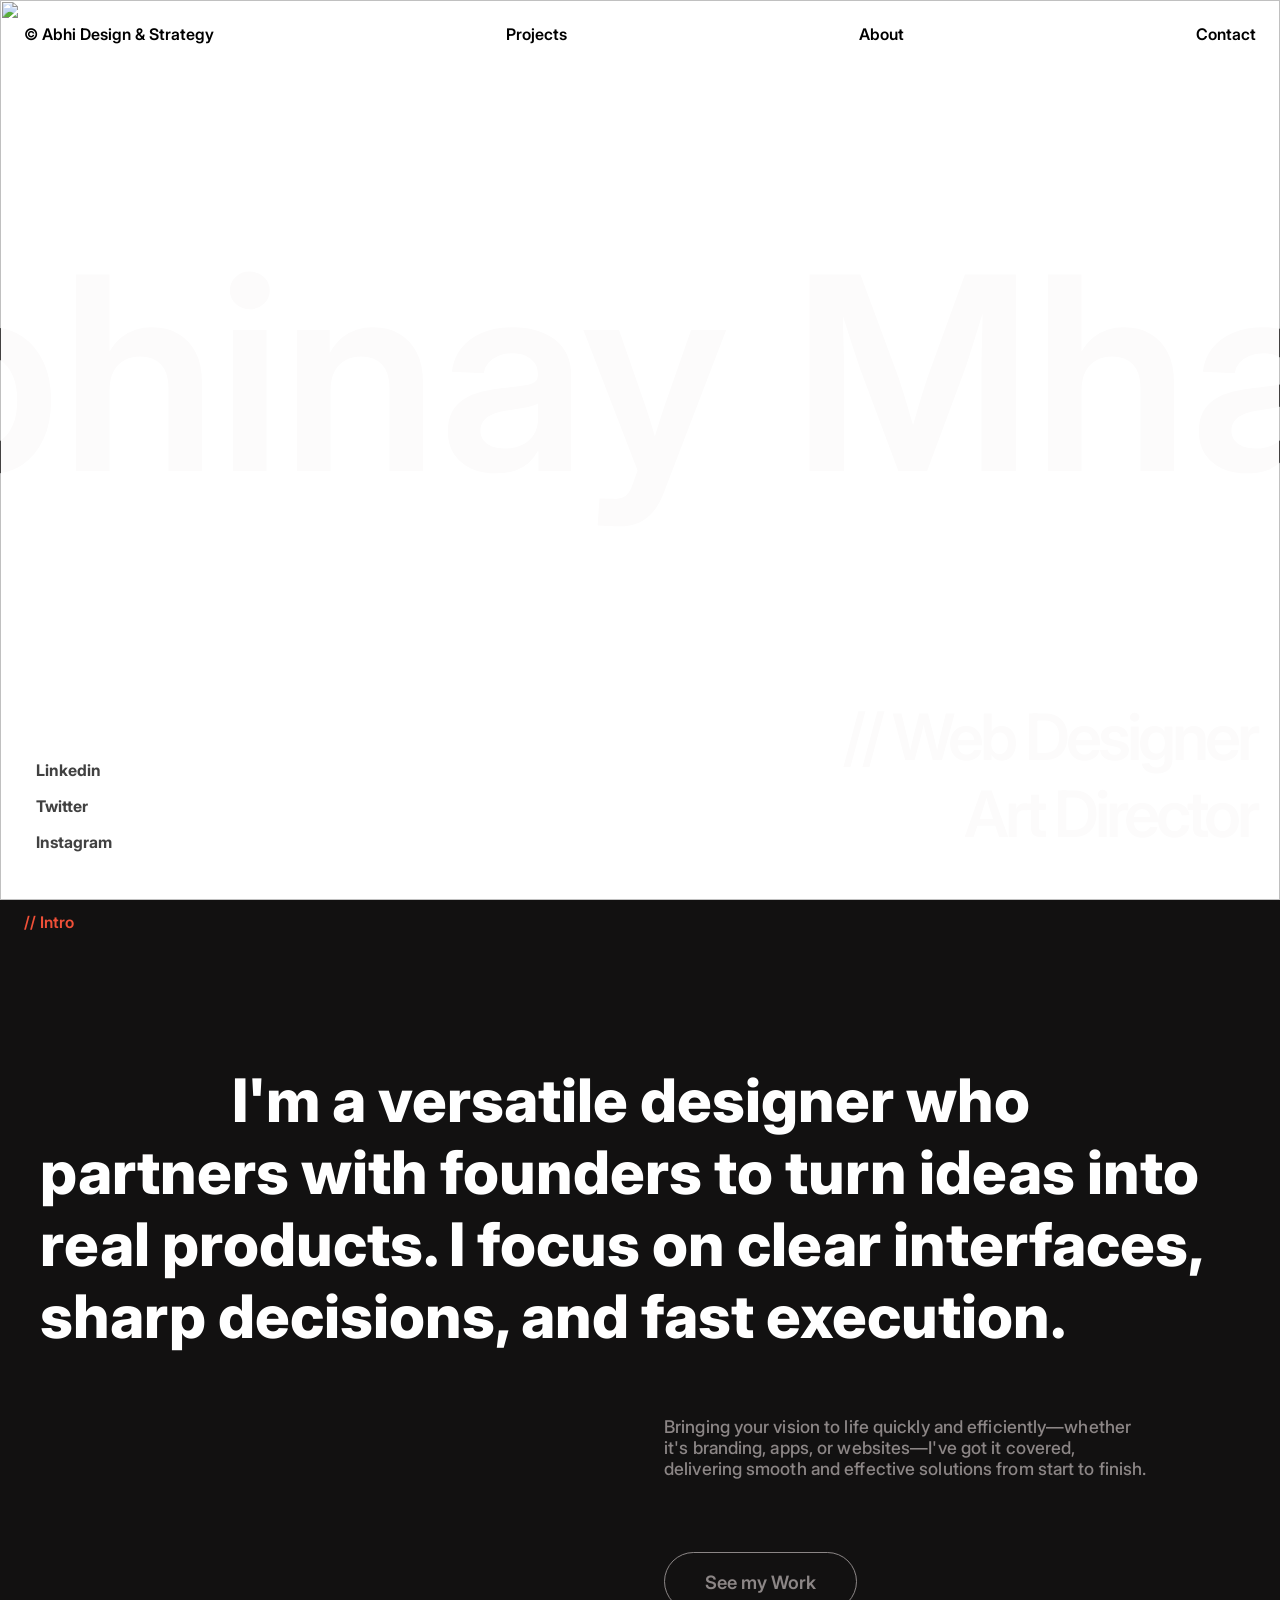
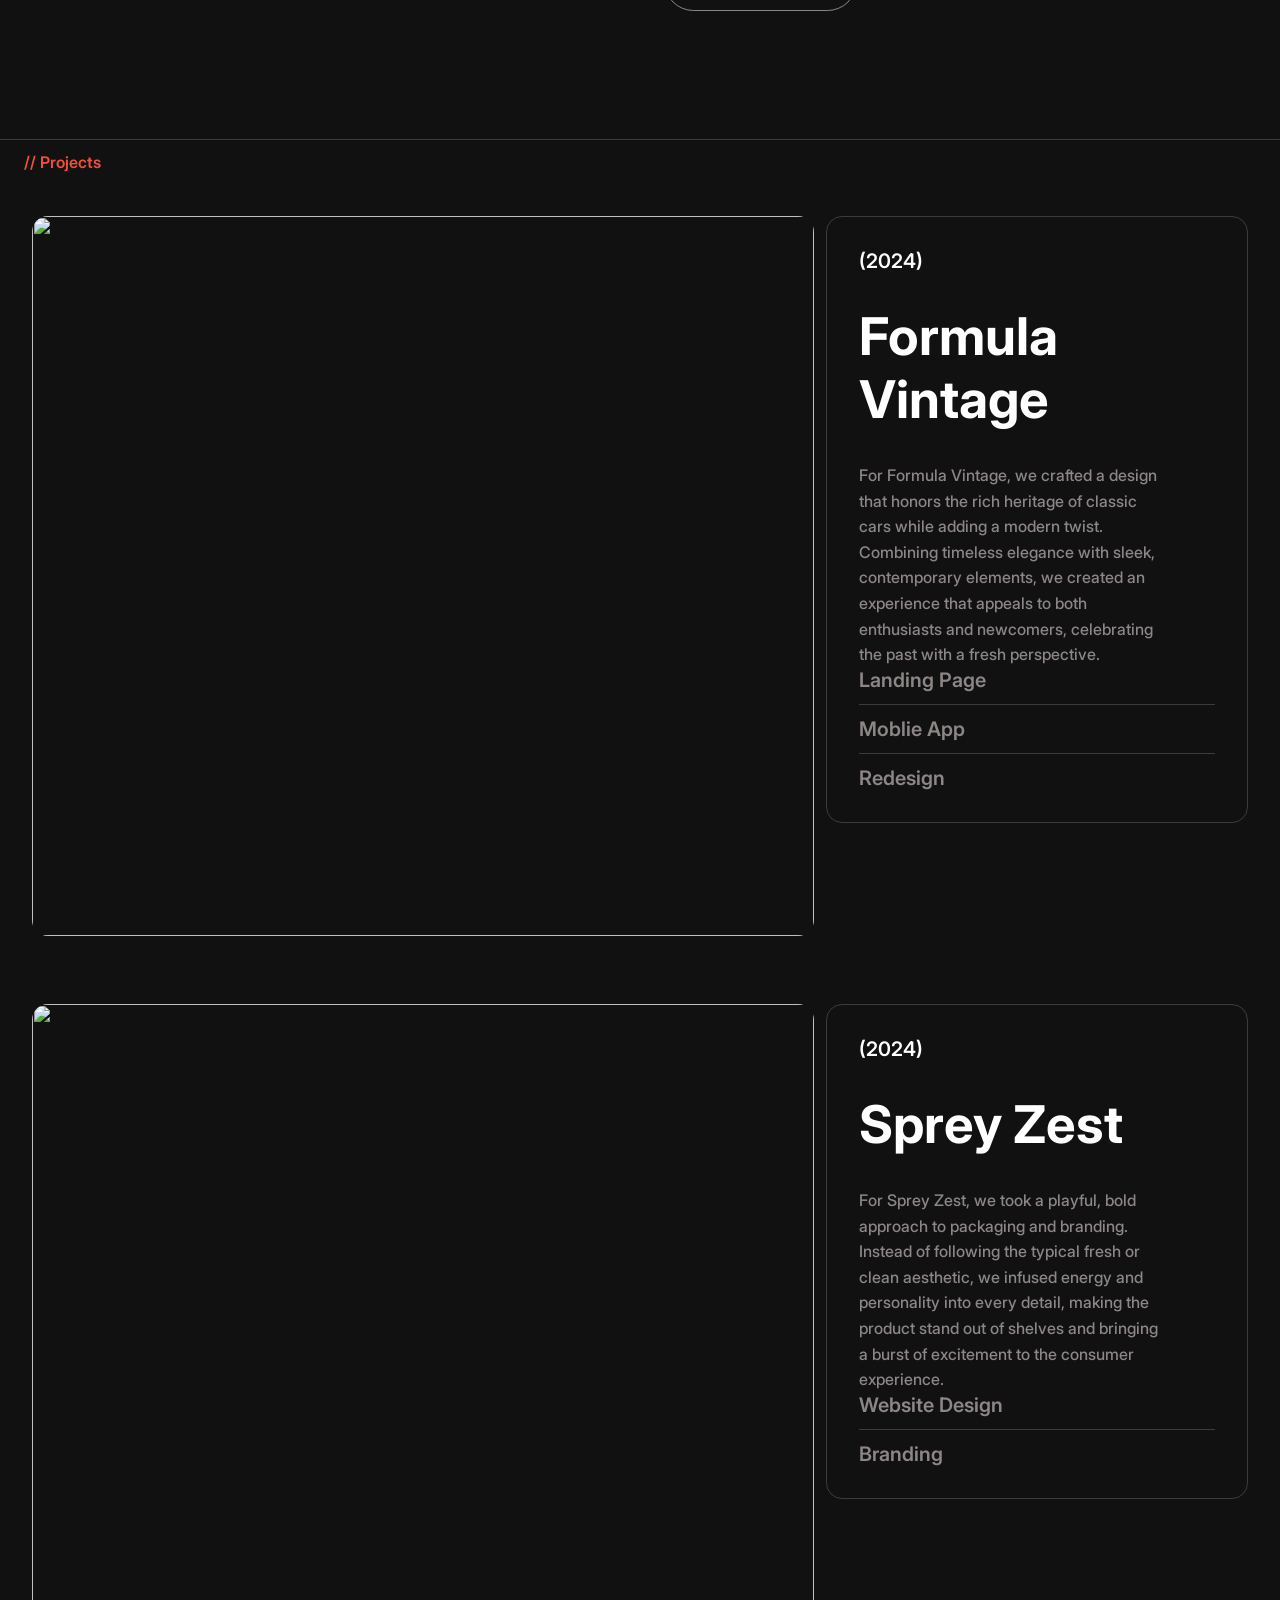
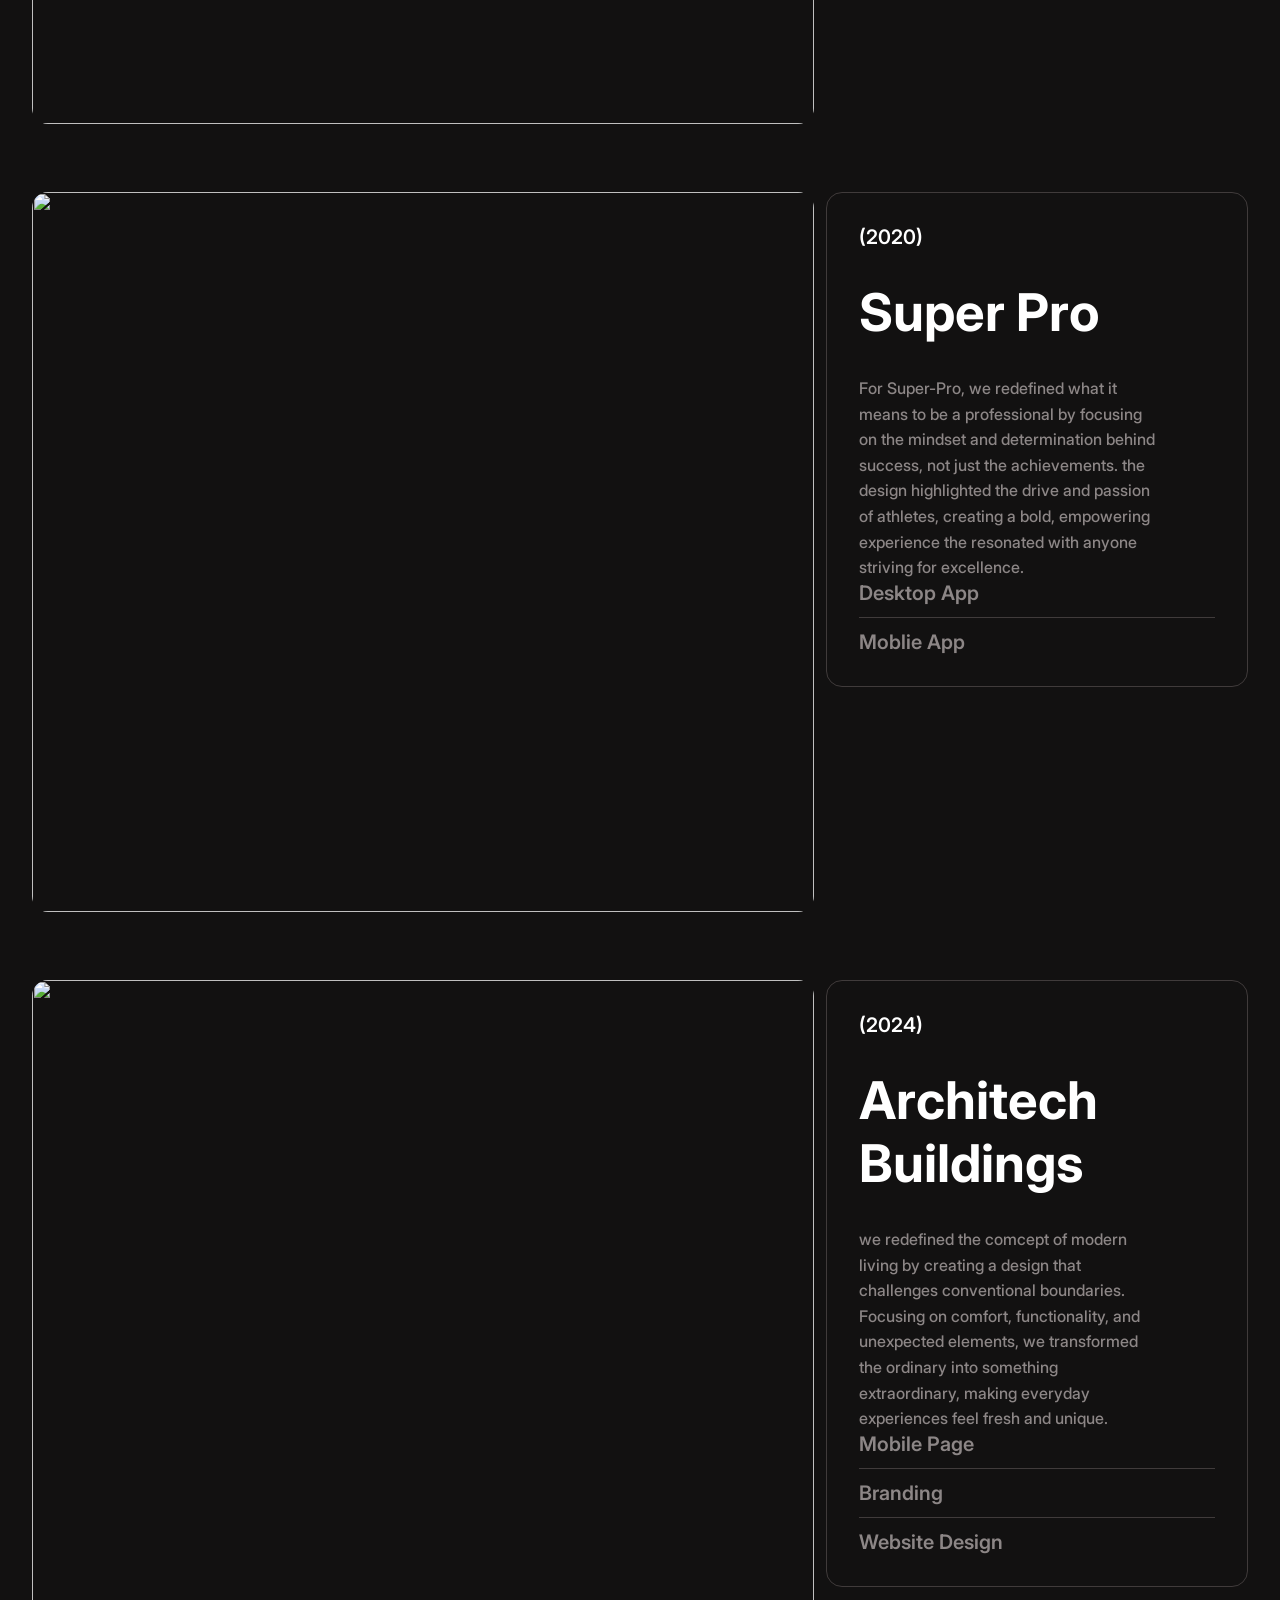
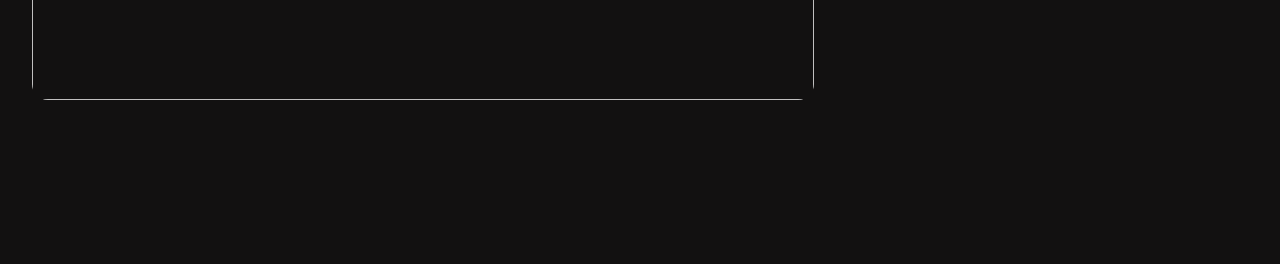
==== commit 09f0be5d: "projects section mobile responsive done" ====
--- a/index.html
+++ b/index.html
@@ -109,7 +109,7 @@
     </section>
     <section class="projects">
       <div class="project-title">// Projects</div>
-      <div class="mouse-folowing-color-text">click</div>
+      <div class="mouse-folowing-color-text">view</div>
       <div class="project">
         <div class="project-image">
           <img
--- a/style.css
+++ b/style.css
@@ -300,7 +300,7 @@
 .projects .project .project-image img {
   width: 100%;
   border-radius: 1rem;
-  height: 893px;
+  height: clamp(400px, 80svh, 893px);
   -o-object-fit: cover;
      object-fit: cover;
 }
@@ -346,7 +346,7 @@
   font-size: 1.25rem;
 }
 
-@media (max-width: 600px) {
+@media (max-width: 1024px) {
   html {
     font-size: 14px;
   }
@@ -387,18 +387,60 @@
   .desktop-image {
     display: none;
   }
+  .intro {
+    padding-bottom: 1rem;
+  }
   .intro .content .main-content {
     gap: 1rem;
   }
   .intro .content .main-content .upper-main-content {
-    padding: 2rem;
-    font-size: 1.5rem;
+    padding: 1rem;
+    font-size: 1.75rem;
+  }
+  .intro .content .main-content .upper-main-content .white-text {
+    padding-left: 3rem;
   }
   .intro .content .main-content .secondary-container {
-    padding: 2rem;
+    padding: 1rem;
     display: flex;
     gap: 0;
   }
+  .projects .project {
+    display: flex;
+    flex-direction: column;
+    gap: 1rem;
+    height: 100svh;
+    width: 100%;
+    padding: 1rem;
+  }
+  .projects .project .project-image {
+    width: 100%;
+    height: calc(60% - 0.5rem);
+  }
+  .projects .project .project-image img {
+    height: 100%;
+    width: 100%;
+    -o-object-fit: cover;
+       object-fit: cover;
+    border-radius: 1rem;
+  }
+  .projects .project .project-info {
+    width: 100%;
+    height: calc(40% - 0.5rem);
+    gap: 1rem;
+  }
+  .projects .project .project-info .first-container {
+    gap: 1rem;
+  }
+  .projects .project .project-info .first-container .heading {
+    font-size: 2.25rem;
+  }
+  .projects .project .project-info .first-container .sub-heading {
+    display: none;
+  }
+  .projects .project .project-info .second-container {
+    gap: 0.5rem;
+  }
 }
 @media (min-width: 1024px) {
   .initial-page .mobile-image {
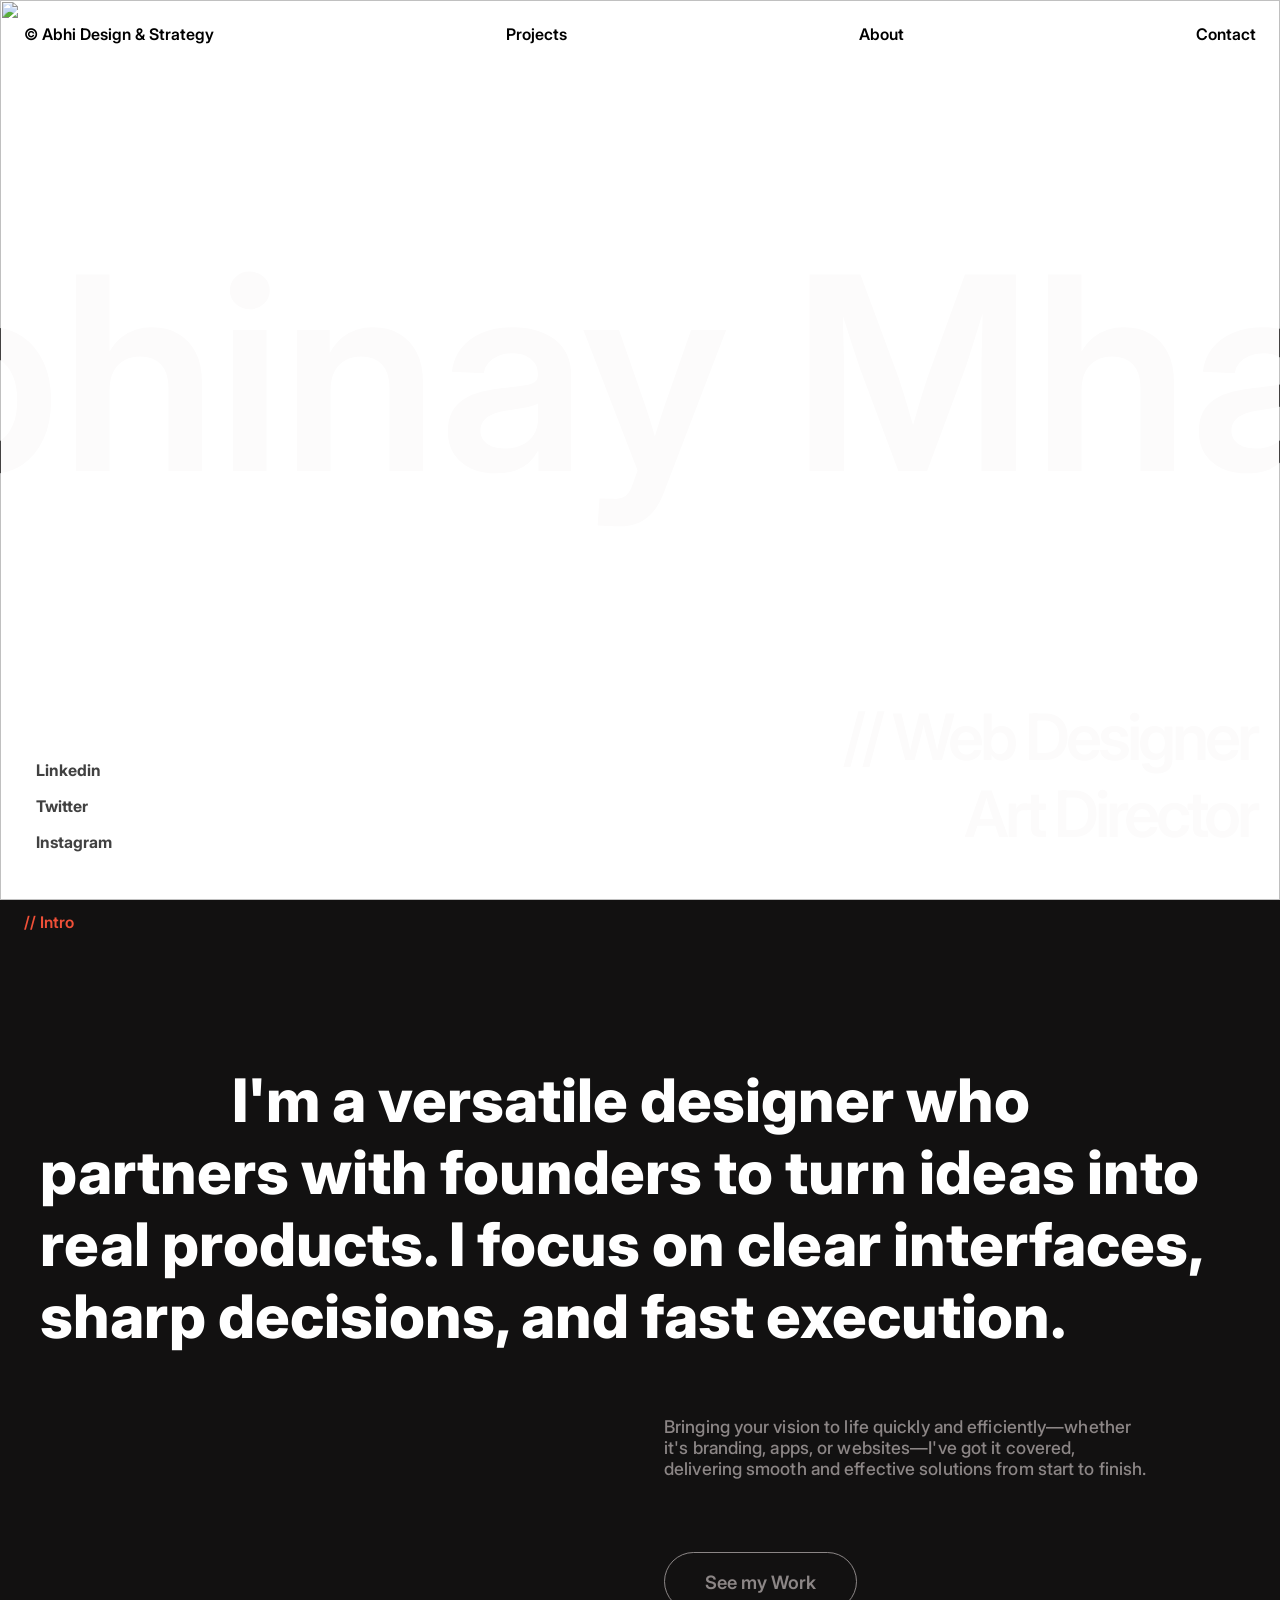
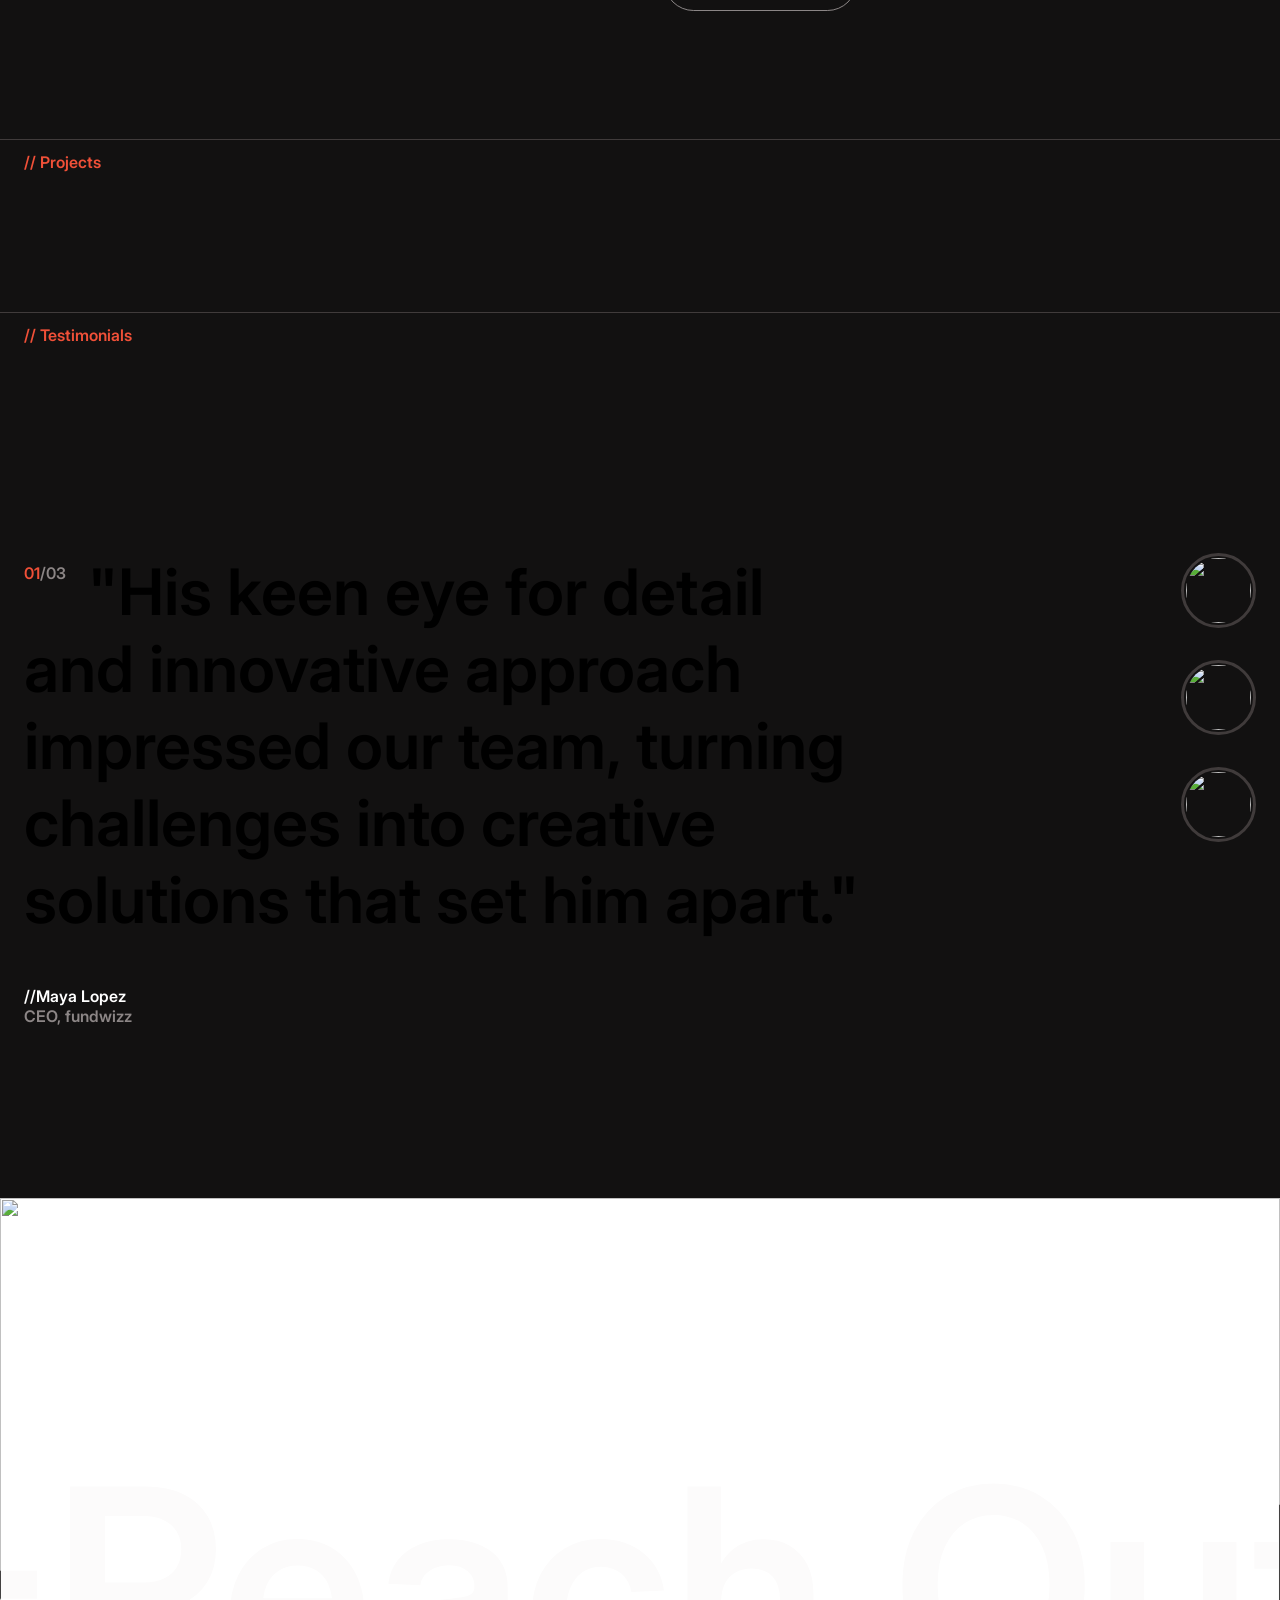
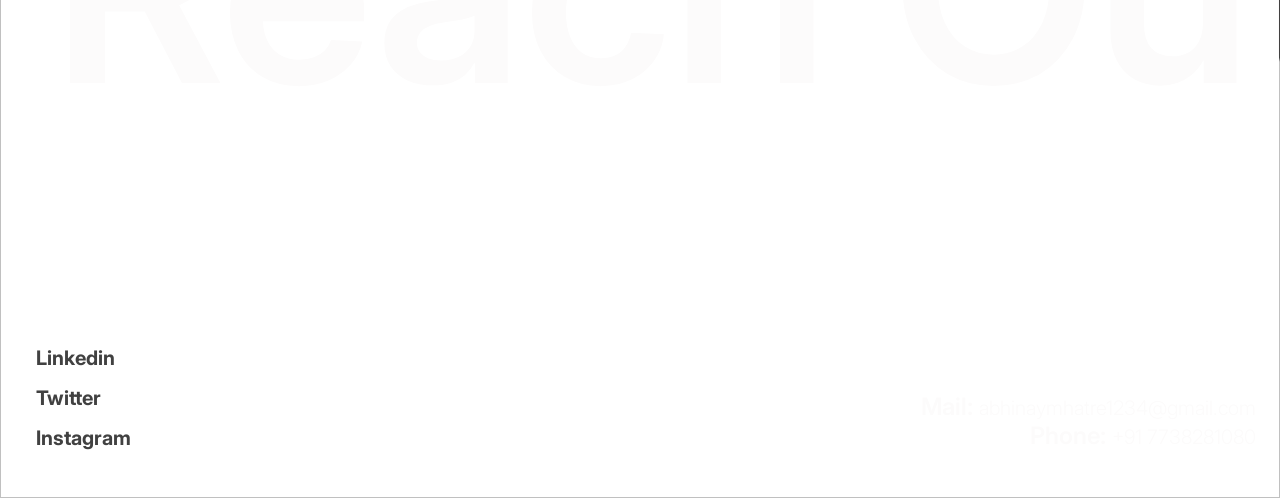
==== commit 35b51e29: "footer and testimonials done both desktop and mobile ui" ====
--- a/index.html
+++ b/index.html
@@ -107,125 +107,98 @@
         </div>
       </div>
     </section>
+    <section class="services"></section>
     <section class="projects">
       <div class="project-title">// Projects</div>
       <div class="mouse-folowing-color-text">view</div>
-      <div class="project">
-        <div class="project-image">
-          <img
-            src="https://framerusercontent.com/images/EHSkKBS5f12yNXJu5VZ8VAMv4.png"
-            alt=""
-          />
-        </div>
-        <div class="project-info">
-          <div class="first-container">
-            <div class="year">(2024)</div>
-            <div class="heading">Formula Vintage</div>
-            <div class="sub-heading">
-              For Formula Vintage, we crafted a design that honors the rich
-              heritage of classic cars while adding a modern twist. Combining
-              timeless elegance with sleek, contemporary elements, we created an
-              experience that appeals to both enthusiasts and newcomers,
-              celebrating the past with a fresh perspective.
-            </div>
-          </div>
-          <div class="second-container">
-            <div class="landing-page">Landing Page</div>
-            <div class="line-div"></div>
-            <div class="mobile-app lineY">Moblie App</div>
-            <div class="line-div"></div>
-            <div class="redesign">Redesign</div>
-          </div>
-        </div>
-      </div>
-       <div class="project">
-        <div class="project-image">
-          <img
-            src="https://framerusercontent.com/images/BUMWJfM7FAxHoEYXhMjW881wM.png"
-            alt=""
-          />
-        </div>
-        <div class="project-info">
-          <div class="first-container">
-            <div class="year">(2024)</div>
-            <div class="heading">Sprey Zest</div>
-            <div class="sub-heading">
-              For Sprey Zest, we took a playful, bold
-              approach to packaging and branding. Instead
-              of following the typical fresh or clean
-              aesthetic, we infused energy and personality
-              into every detail, making the product stand
-              out of shelves and bringing a burst of
-              excitement to the consumer experience.
-            </div>
-          </div>
-          <div class="second-container">
-            <div class="website-design">Website Design</div>
-            <div class="line-div"></div>
-            <div class="branding">Branding</div>
-          </div>
-        </div>
-      </div>
-       <div class="project">
-        <div class="project-image">
-          <img
-            src="https://framerusercontent.com/images/VQY4WQ8E6fx261RhsoqM17bkt9E.png"
-            alt=""
-          />
-        </div>
-        <div class="project-info">
-          <div class="first-container">
-            <div class="year">(2020)</div>
-            <div class="heading">Super Pro</div>
-            <div class="sub-heading">
-              For Super-Pro, we redefined what it means to
-              be a professional by focusing on the mindset
-              and determination behind success, not just
-              the achievements. the design highlighted the
-              drive and passion of athletes, creating a bold,
-              empowering experience the resonated with
-              anyone striving for excellence.
-            </div>
-          </div>
-          <div class="second-container">
-            <div class="desktop-app">Desktop App</div>
-            <div class="line-div"></div>
-            <div class="mobile-app">Moblie App</div>
-          </div>
-        </div>
-      </div>
-       <div class="project">
-        <div class="project-image">
-          <img
-            src="https://framerusercontent.com/images/Z1w2O7B5xsN3Y7XkKgBi9kFOgps.jpg"
-            alt=""
-          />
-        </div>
-        <div class="project-info">
-          <div class="first-container">
-            <div class="year">(2024)</div>
-            <div class="heading">Architech Buildings</div>
-            <div class="sub-heading">
-              we redefined the comcept of modern living
-              by creating a design that challenges
-              conventional boundaries. Focusing on 
-              comfort, functionality, and unexpected
-              elements, we transformed the ordinary into
-              something extraordinary, making everyday
-              experiences feel fresh and unique.
-            </div>
-          </div>
-          <div class="second-container">
-            <div class="mobile-page">Mobile Page</div>
-            <div class="line-div"></div>
-            <div class="branding">Branding</div>
-            <div class="line-div"></div>
-            <div class="website-design">Website Design</div>
-          </div>
-        </div>
-      </div>
-    </section>
+      <div class="project-container"></div>
+    </section>
+    <section class="testimonials">
+      <div class="title">// Testimonials</div>
+      <div class="testimonials-container">
+        <div class="testimonial">
+          <div class="left-container">
+            <div class="revealing-text">
+              <span class="number">
+                <span class="orange-number">01</span>/03</span
+              >
+              <span class="testimonials-white-text">
+                "His keen eye for detail and innovative approach
+              </span>
+              <span class="testimonials-orange-text">
+                impressed our team, turning challenges into creative solutions
+                that set him apart."
+              </span>
+            </div>
+            <div class="name-container">
+              //Maya Lopez <span class="designation">CEO, fundwizz</span>
+            </div>
+          </div>
+          <div class="right-container">
+            <div class="image-1" data-index="0">
+              <img
+                src="https://framerusercontent.com/images/vaGwxP5Q1rrfPrJWzUgQEKNI3d4.jpeg"
+                alt=""
+                srcset=""
+              />
+            </div>
+            <div class="image-1" data-index="1">
+              <img
+                src="https://framerusercontent.com/images/HXxqdOgeSyp0Pa6ApRv3XDvEZ4I.jpeg"
+                alt=""
+                srcset=""
+              />
+            </div>
+            <div class="image-1" data-index="2">
+              <img
+                src="https://framerusercontent.com/images/g2ytds0rbKSOU0uWIsl2tuVkyAc.jpeg"
+                alt=""
+                srcset=""
+              />
+            </div>
+          </div>
+        </div>
+      </div>
+    </section>
+    <section class="footer">
+      <div class="navbar"></div>
+      <div class="main-content">
+        <div class="main-text">-Reach Out</div>
+        <div class="main-text">-Reach Out</div>
+        <div class="main-text">-Reach Out</div>
+      </div>
 
+      <div class="secondary-content">
+        <div class="socials">
+          <div class="linkedin social-icon">
+            <i class="ri-linkedin-box-fill i"></i
+            ><span class="text"> Linkedin</span>
+          </div>
+          <div class="twitter social-icon">
+            <i class="ri-twitter-x-fill i"></i
+            ><span class="text"> Twitter</span>
+          </div>
+          <div class="instagram social-icon">
+            <i class="ri-instagram-line i"></i
+            ><span class="text"> Instagram</span>
+          </div>
+        </div>
+        <div class="contacts-container">
+          <div class="mail">Mail: <span>abhinaymhatre1234@gmail.com</span></div>
+          <div class="phone">Phone: <span>+91 7738281080</span></div>
+        </div>
+      </div>
+      <img
+        src="https://framerusercontent.com/images/wMoYduUKAz8Xh6RTKnOvPGEbro.png"
+        class="desktop-image"
+        alt=""
+      />
+      <img
+        src="https://framerusercontent.com/images/wMoYduUKAz8Xh6RTKnOvPGEbro.png"
+        class="mobile-image"
+        alt=""
+      />
+    </section>
     <script
       src="https://cdnjs.cloudflare.com/ajax/libs/gsap/3.13.0/gsap.min.js"
       integrity="sha512-NcZdtrT77bJr4STcmsGAESr06BYGE8woZdSdEgqnpyqac7sugNO+Tr4bGwGF3MsnEkGKhU2KL2xh6Ec+BqsaHA=="
--- a/style.css
+++ b/style.css
@@ -70,7 +70,7 @@
   width: 0%;
   height: 1px;
   background-color: black;
-  mix-blend-mode: exclusion;
+  display: block;
 }
 
 .hover-underline {
@@ -118,7 +118,7 @@
   background-color: #f05038;
 }
 .button-container:hover {
-  border: none;
+  border-color: #f05038;
 }
 
 .initial-page {
@@ -155,7 +155,7 @@
 }
 .initial-page .main-content .main-text {
   font-size: 30vh;
-  color: #fcfbfb; /* Solid black */
+  color: #fcfbfb;
   mix-blend-mode: exclusion;
   display: inline-block;
   position: relative;
@@ -193,7 +193,7 @@
   align-items: flex-end;
   font-size: 4rem;
   letter-spacing: -4px;
-  color: #fcfbfb; /* Solid black */
+  color: #fcfbfb;
   mix-blend-mode: exclusion;
 }
 .initial-page img {
@@ -293,6 +293,7 @@
   width: 100%;
   padding: 2rem;
   gap: 0.75rem;
+  cursor: none;
 }
 .projects .project .project-image {
   width: 65%;
@@ -346,6 +347,172 @@
   font-size: 1.25rem;
 }
 
+.testimonials {
+  height: -moz-fit-content;
+  height: fit-content;
+  width: 100%;
+  padding: 0.75rem 1.5rem;
+  display: flex;
+  flex-direction: column;
+  background-color: var(--primary-background-color);
+  border-top: 1px solid var(--line-color);
+  gap: 3rem;
+  z-index: 1;
+  position: relative;
+}
+.testimonials .title {
+  font-size: 1rem;
+  color: var(--primary-text-color);
+}
+.testimonials .testimonials-container {
+  padding: 10rem 0;
+  display: flex;
+  justify-content: flex-end;
+}
+.testimonials .testimonials-container .testimonial {
+  display: flex;
+  gap: 20rem;
+}
+.testimonials .testimonials-container .testimonial .left-container {
+  display: flex;
+  flex-direction: column;
+  gap: 3rem;
+  max-width: 1000px;
+}
+.testimonials .testimonials-container .testimonial .left-container .revealing-text {
+  position: relative;
+  font-size: 4rem;
+}
+.testimonials .testimonials-container .testimonial .left-container .revealing-text .number {
+  position: absolute;
+  top: 10px;
+  color: var(--ternery-text-color);
+  font-size: 1rem;
+}
+.testimonials .testimonials-container .testimonial .left-container .revealing-text .number span {
+  color: var(--primary-text-color);
+}
+.testimonials .testimonials-container .testimonial .left-container .revealing-text .testimonials-white-text {
+  padding-left: 4rem;
+}
+.testimonials .testimonials-container .testimonial .left-container .name-container {
+  display: flex;
+  flex-direction: column;
+  color: var(--secondary-text-color);
+}
+.testimonials .testimonials-container .testimonial .left-container .name-container span {
+  color: var(--ternery-text-color);
+}
+.testimonials .testimonials-container .testimonial .right-container {
+  display: flex;
+  flex-direction: column;
+  gap: 2rem;
+}
+.testimonials .testimonials-container .testimonial .right-container .image-1 {
+  display: flex;
+  justify-content: center;
+  align-items: center;
+  border-radius: 4rem;
+  border: 3px solid var(--line-color);
+  padding: 2px;
+}
+.testimonials .testimonials-container .testimonial .right-container .image-1 img {
+  border-radius: 4rem;
+  width: 65px;
+  height: 65px;
+  -o-object-fit: cover;
+     object-fit: cover;
+}
+.testimonials .testimonials-container .testimonial .right-container .image-1:active {
+  border-color: var(--primary-text-color);
+}
+
+.footer {
+  display: flex;
+  flex-direction: column;
+  width: 100%;
+  height: 100%;
+  position: relative;
+  justify-content: space-between;
+  overflow: hidden;
+}
+.footer .navbar {
+  height: -moz-fit-content;
+  height: fit-content;
+  width: 100%;
+  padding: 1.5rem 1.5rem;
+}
+.footer .navbar nav {
+  display: flex;
+  justify-content: space-between;
+}
+.footer .main-content {
+  height: -moz-fit-content;
+  height: fit-content;
+  width: 100%;
+  display: flex;
+  justify-content: center;
+  align-items: flex-end;
+  overflow: hidden;
+  white-space: nowrap;
+  position: relative;
+  mix-blend-mode: exclusion;
+}
+.footer .main-content .main-text {
+  font-size: 30vh;
+  color: #fcfbfb;
+  mix-blend-mode: exclusion;
+  display: inline-block;
+  position: relative;
+}
+.footer .secondary-content {
+  display: flex;
+  height: -moz-fit-content;
+  height: fit-content;
+  width: 100%;
+  justify-content: space-between;
+  padding: 1.5rem 1.5rem 3rem;
+}
+.footer .secondary-content .socials {
+  display: flex;
+  flex-direction: column;
+  justify-content: flex-end;
+  gap: 1rem;
+  font-size: 1.25rem;
+  font-weight: 700;
+  color: #414141;
+}
+.footer .secondary-content .socials div {
+  display: flex;
+  gap: 0.75rem;
+  align-items: center;
+}
+.footer .secondary-content .socials div i {
+  font-weight: 500;
+  font-size: 1.5rem;
+}
+.footer .secondary-content .contacts-container {
+  display: flex;
+  flex-direction: column;
+  justify-content: flex-end;
+  align-items: flex-end;
+  font-size: 1.5rem;
+  color: #fcfbfb;
+  mix-blend-mode: exclusion;
+}
+.footer .secondary-content .contacts-container span {
+  font-size: 1.25rem;
+  font-weight: 300;
+}
+.footer img {
+  position: absolute;
+  -o-object-fit: cover;
+     object-fit: cover;
+  z-index: -1;
+  height: 100%;
+  width: 100%;
+}
+
 @media (max-width: 1024px) {
   html {
     font-size: 14px;
@@ -441,6 +608,65 @@
   .projects .project .project-info .second-container {
     gap: 0.5rem;
   }
+  .testimonials .testimonials-container {
+    padding: 5rem 0;
+  }
+  .testimonials .testimonials-container .testimonial {
+    gap: 1rem;
+  }
+  .testimonials .testimonials-container .testimonial .left-container {
+    max-width: 300px;
+    justify-content: center;
+  }
+  .testimonials .testimonials-container .testimonial .left-container .revealing-text {
+    font-size: 1rem;
+  }
+  .testimonials .testimonials-container .testimonial .left-container .revealing-text .number {
+    top: -2px;
+  }
+  .testimonials .testimonials-container .testimonial .right-container .image-1 img {
+    height: 40px;
+    width: 40px;
+  }
+  .footer .main-content .main-text {
+    font-size: 20vh;
+    display: flex;
+  }
+  .footer .secondary-content {
+    flex-direction: column-reverse;
+    padding: 1rem;
+    gap: 1rem;
+  }
+  .footer .secondary-content .socials {
+    flex-direction: row;
+    justify-content: space-between;
+    mix-blend-mode: exclusion;
+    color: #fcfbfb;
+  }
+  .footer .secondary-content .socials .social-icon .i {
+    font-size: 1.75rem;
+  }
+  .footer .secondary-content .socials .social-icon .text {
+    font-size: 1.25rem;
+  }
+  .footer .secondary-content .contacts-container {
+    align-items: flex-start;
+  }
+  .footer .navbar .main-logo {
+    font-weight: 400;
+  }
+  .footer .navbar .sub-menu {
+    display: none;
+  }
+  .footer .navbar i {
+    display: block;
+    font-size: 1.5rem;
+    font-weight: 400;
+  }
+  .footer .mobile-image {
+    -o-object-position: 31.7% 47.9%;
+       object-position: 31.7% 47.9%;
+  }
 }
 @media (min-width: 1024px) {
   .initial-page .mobile-image {
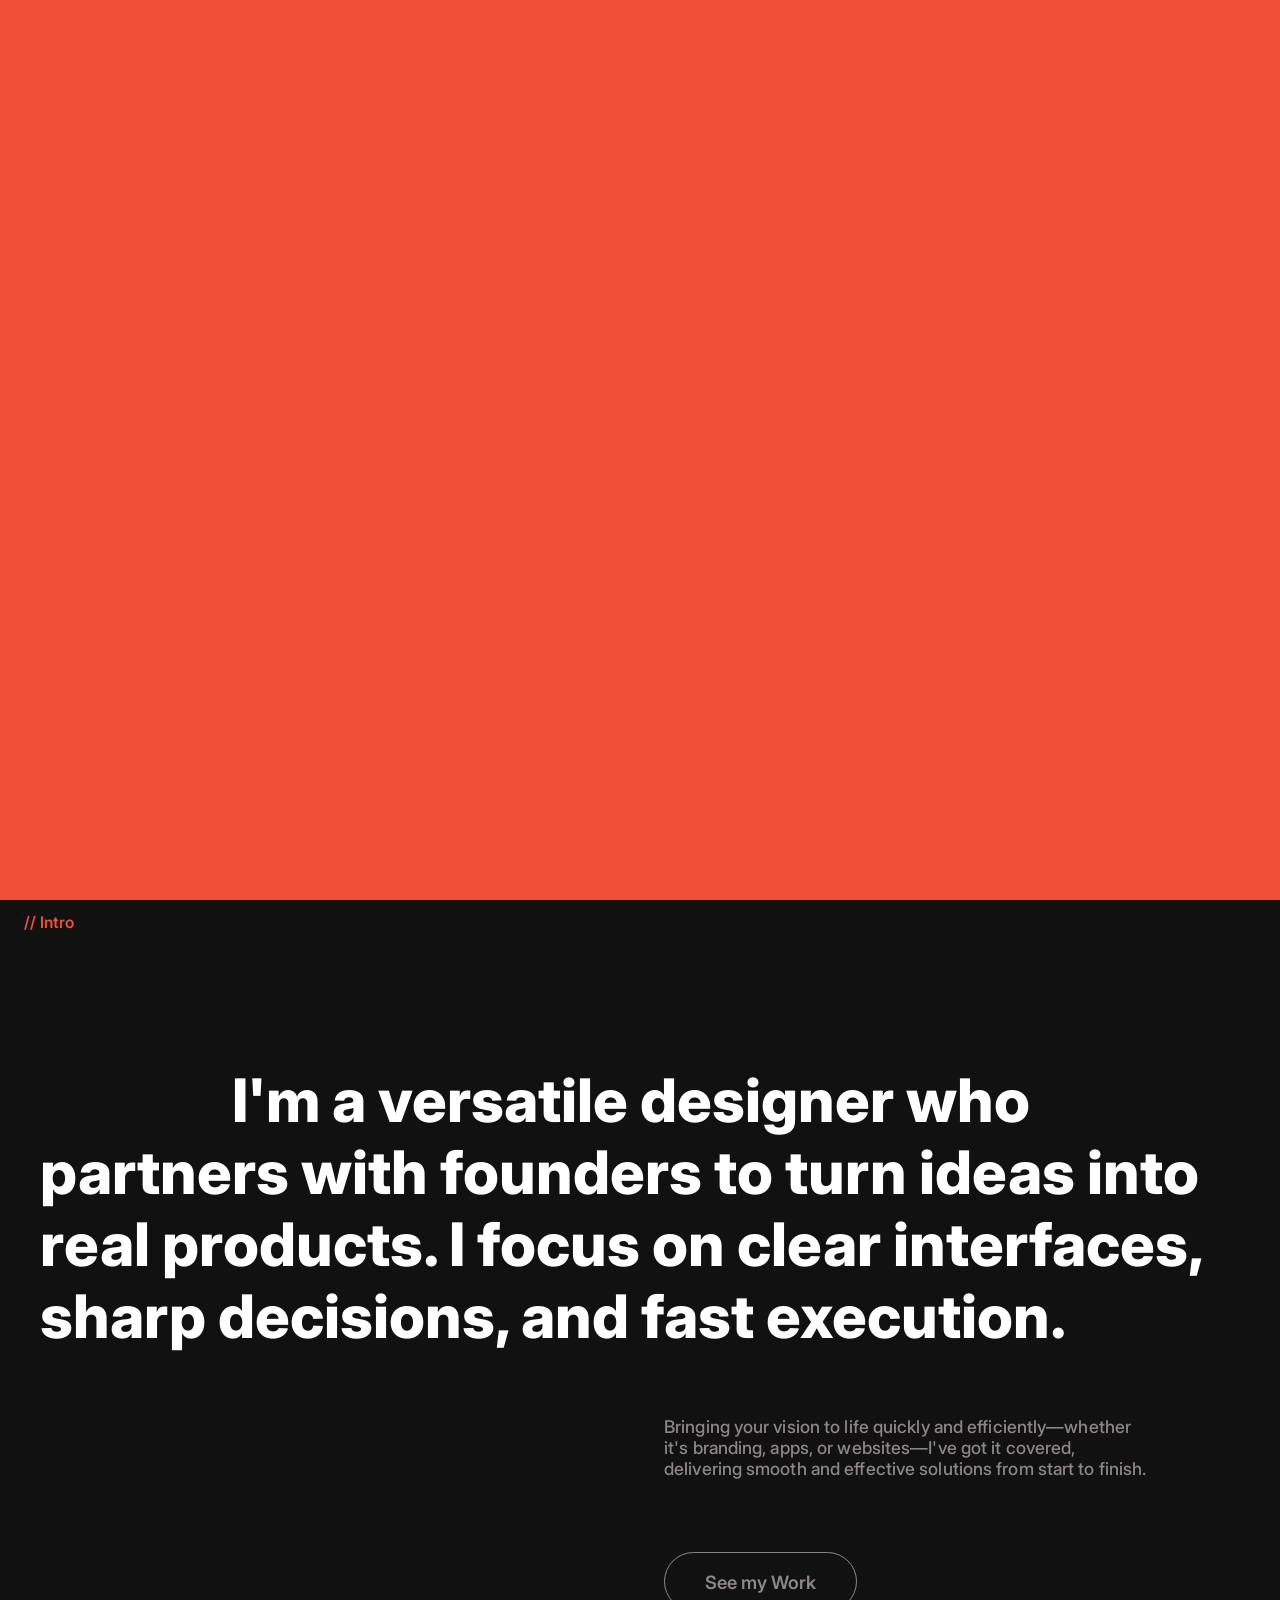
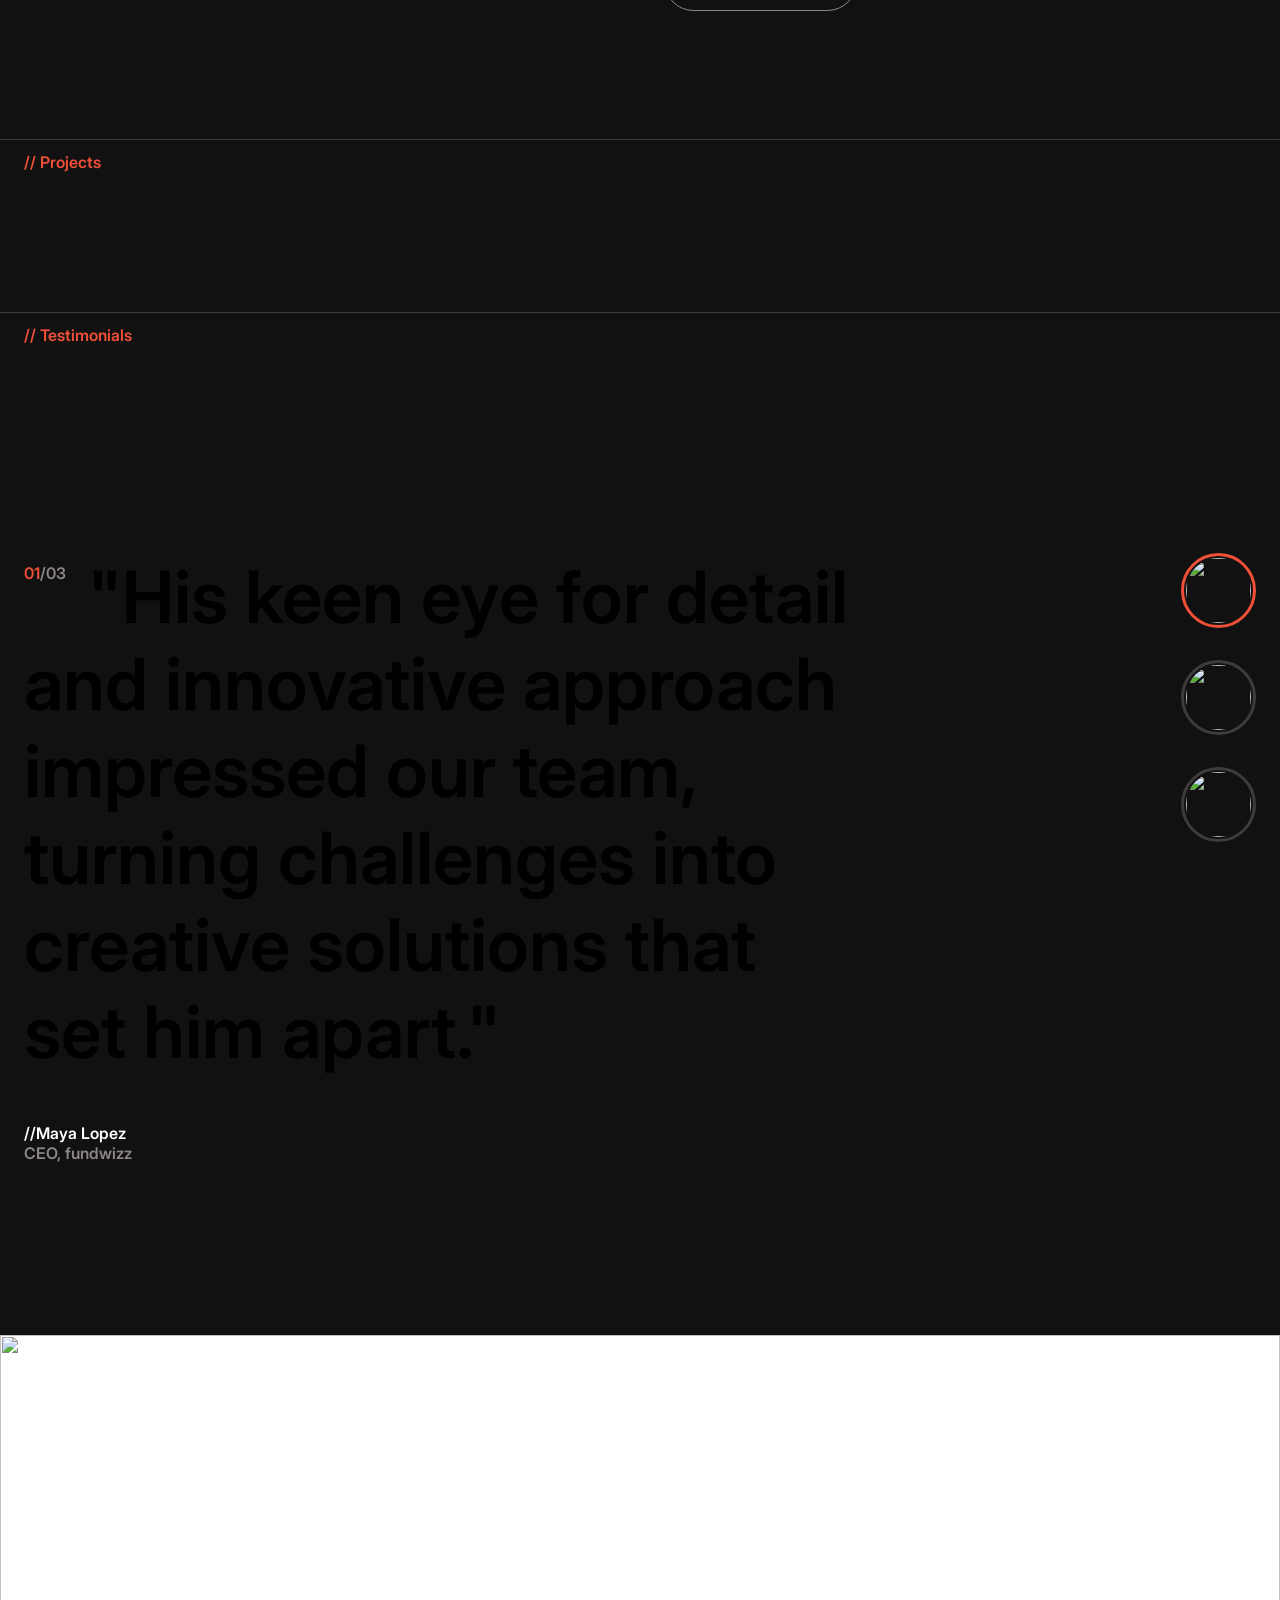
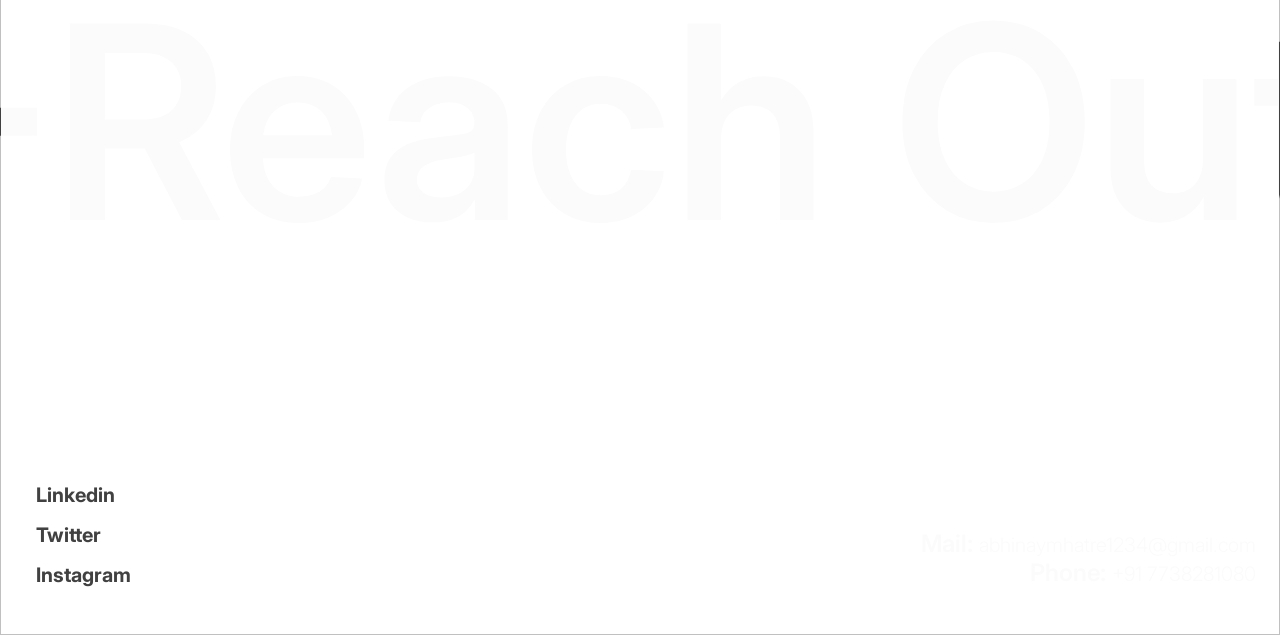
==== commit f9ff0cb0: "about us section" ====
--- a/index.html
+++ b/index.html
@@ -19,19 +19,19 @@
       <div class="navbar">
         <nav>
           <div class="main-logo hover-underline">
-            © Abhi Design & Strategy
+           <a href=""> © Abhi Design & Strategy</a>
             <div class="line"></div>
           </div>
           <div class="sub-menu hover-underline">
-            Projects
+          <a href=" ">  Projects</a>
             <div class="line"></div>
           </div>
           <div class="sub-menu hover-underline">
-            About
+           <a href="about.html"> About</a>
             <div class="line"></div>
           </div>
           <div class="sub-menu hover-underline">
-            Contact
+           <a href=""> Contact</a>
             <div class="line"></div>
           </div>
           <i class="ri-menu-line"></i>
@@ -135,7 +135,7 @@
             </div>
           </div>
           <div class="right-container">
-            <div class="image-1" data-index="0">
+            <div class="image-1 active" data-index="0">
               <img
                 src="https://framerusercontent.com/images/vaGwxP5Q1rrfPrJWzUgQEKNI3d4.jpeg"
                 alt=""
@@ -199,6 +199,7 @@
         alt=""
       />
     </section>
+      <div class="page-transition"></div>
     <script
       src="https://cdnjs.cloudflare.com/ajax/libs/gsap/3.13.0/gsap.min.js"
       integrity="sha512-NcZdtrT77bJr4STcmsGAESr06BYGE8woZdSdEgqnpyqac7sugNO+Tr4bGwGF3MsnEkGKhU2KL2xh6Ec+BqsaHA=="
--- a/style.css
+++ b/style.css
@@ -78,6 +78,10 @@
   flex-direction: column;
   gap: 0.15rem;
 }
+.hover-underline a {
+  text-decoration: none;
+  color: black;
+}
 
 .line-div {
   width: 100%;
@@ -121,6 +125,29 @@
   border-color: #f05038;
 }
 
+.navbar {
+  height: -moz-fit-content;
+  height: fit-content;
+  width: 100%;
+  padding: 1.5rem 1.5rem;
+}
+.navbar nav {
+  display: flex;
+  justify-content: space-between;
+}
+
+.page-transition {
+  position: fixed;
+  bottom: 0;
+  left: 0;
+  height: 100%;
+  width: 100%;
+  background: var(--primary-text-color);
+  transform: translateY(0%);
+  z-index: 9999;
+  pointer-events: none;
+}
+
 .initial-page {
   display: flex;
   flex-direction: column;
@@ -130,16 +157,6 @@
   background-size: cover;
   justify-content: space-between;
   overflow: hidden;
-}
-.initial-page .navbar {
-  height: -moz-fit-content;
-  height: fit-content;
-  width: 100%;
-  padding: 1.5rem 1.5rem;
-}
-.initial-page .navbar nav {
-  display: flex;
-  justify-content: space-between;
 }
 .initial-page .main-content {
   height: -moz-fit-content;
@@ -381,7 +398,7 @@
 }
 .testimonials .testimonials-container .testimonial .left-container .revealing-text {
   position: relative;
-  font-size: 4rem;
+  font-size: 4.5rem;
 }
 .testimonials .testimonials-container .testimonial .left-container .revealing-text .number {
   position: absolute;
@@ -423,7 +440,7 @@
   -o-object-fit: cover;
      object-fit: cover;
 }
-.testimonials .testimonials-container .testimonial .right-container .image-1:active {
+.testimonials .testimonials-container .testimonial .right-container .image-1.active {
   border-color: var(--primary-text-color);
 }
 
@@ -513,10 +530,80 @@
   width: 100%;
 }
 
+.about-page {
+  height: -moz-fit-content;
+  height: fit-content;
+  width: 100%;
+  display: flex;
+  flex-direction: column;
+  background-color: var(--primary-background-color);
+  justify-content: space-between;
+  align-items: center;
+}
+.about-page .hover-underline a {
+  color: var(--secondary-text-color);
+}
+.about-page .main-content {
+  display: flex;
+  flex-direction: column;
+  gap: 6rem;
+  padding: 6rem;
+  max-width: 80vw;
+  align-items: center;
+  justify-content: center;
+}
+.about-page .main-content .about-us-info {
+  font-size: 3rem;
+  font-weight: 700;
+  color: var(--secondary-text-color);
+}
+.about-page .main-content .about-us-info span {
+  padding-left: 10rem;
+}
+.about-page .main-content .about-us-info img {
+  height: 96px;
+  width: 64px;
+  -o-object-fit: cover;
+     object-fit: cover;
+  border-radius: 0.5rem;
+}
+.about-page .main-content .sub-about-us-container {
+  display: flex;
+  gap: 2rem;
+}
+.about-page .main-content .sub-about-us-container .first-container {
+  flex: 1;
+  color: var(--ternery-text-color);
+  font-weight: 400;
+  font-size: 1.1rem;
+}
+.about-page .main-content .sub-about-us-container .second-container {
+  flex: 1;
+  color: var(--ternery-text-color);
+  font-weight: 400;
+  font-size: 1.1rem;
+}
+.about-page .main-content .sub-about-us-container .third-container {
+  flex: 1;
+  display: flex;
+  justify-content: flex-end;
+}
+
 @media (max-width: 1024px) {
   html {
     font-size: 14px;
   }
+  .navbar .main-logo {
+    font-weight: 400;
+  }
+  .navbar .sub-menu {
+    display: none;
+  }
+  .navbar i {
+    display: block;
+    font-size: 1.5rem;
+    font-weight: 400;
+  }
   .initial-page {
     background-position: center;
   }
@@ -533,17 +620,6 @@
   .initial-page .secondary-content .web-designer-container {
     align-items: flex-start;
     font-size: 3rem;
-  }
-  .initial-page .navbar .main-logo {
-    font-weight: 400;
-  }
-  .initial-page .navbar .sub-menu {
-    display: none;
-  }
-  .initial-page .navbar i {
-    display: block;
-    font-size: 1.5rem;
-    font-weight: 400;
   }
   .initial-page .secondary-content {
     flex-direction: row-reverse;
@@ -667,6 +743,25 @@
     -o-object-position: 31.7% 47.9%;
        object-position: 31.7% 47.9%;
   }
+  .about-page .main-content {
+    padding: 4rem 1rem;
+    max-width: 100%;
+  }
+  .about-page .main-content .about-us-info {
+    font-size: 1.75rem;
+  }
+  .about-page .main-content .sub-about-us-container {
+    flex-direction: column;
+  }
+  .about-page .main-content .sub-about-us-container .first-container {
+    font-size: 1rem;
+  }
+  .about-page .main-content .sub-about-us-container .second-container {
+    font-size: 1rem;
+  }
+  .about-page .main-content .sub-about-us-container .third-container {
+    justify-content: flex-end;
+  }
 }
 @media (min-width: 1024px) {
   .initial-page .mobile-image {
